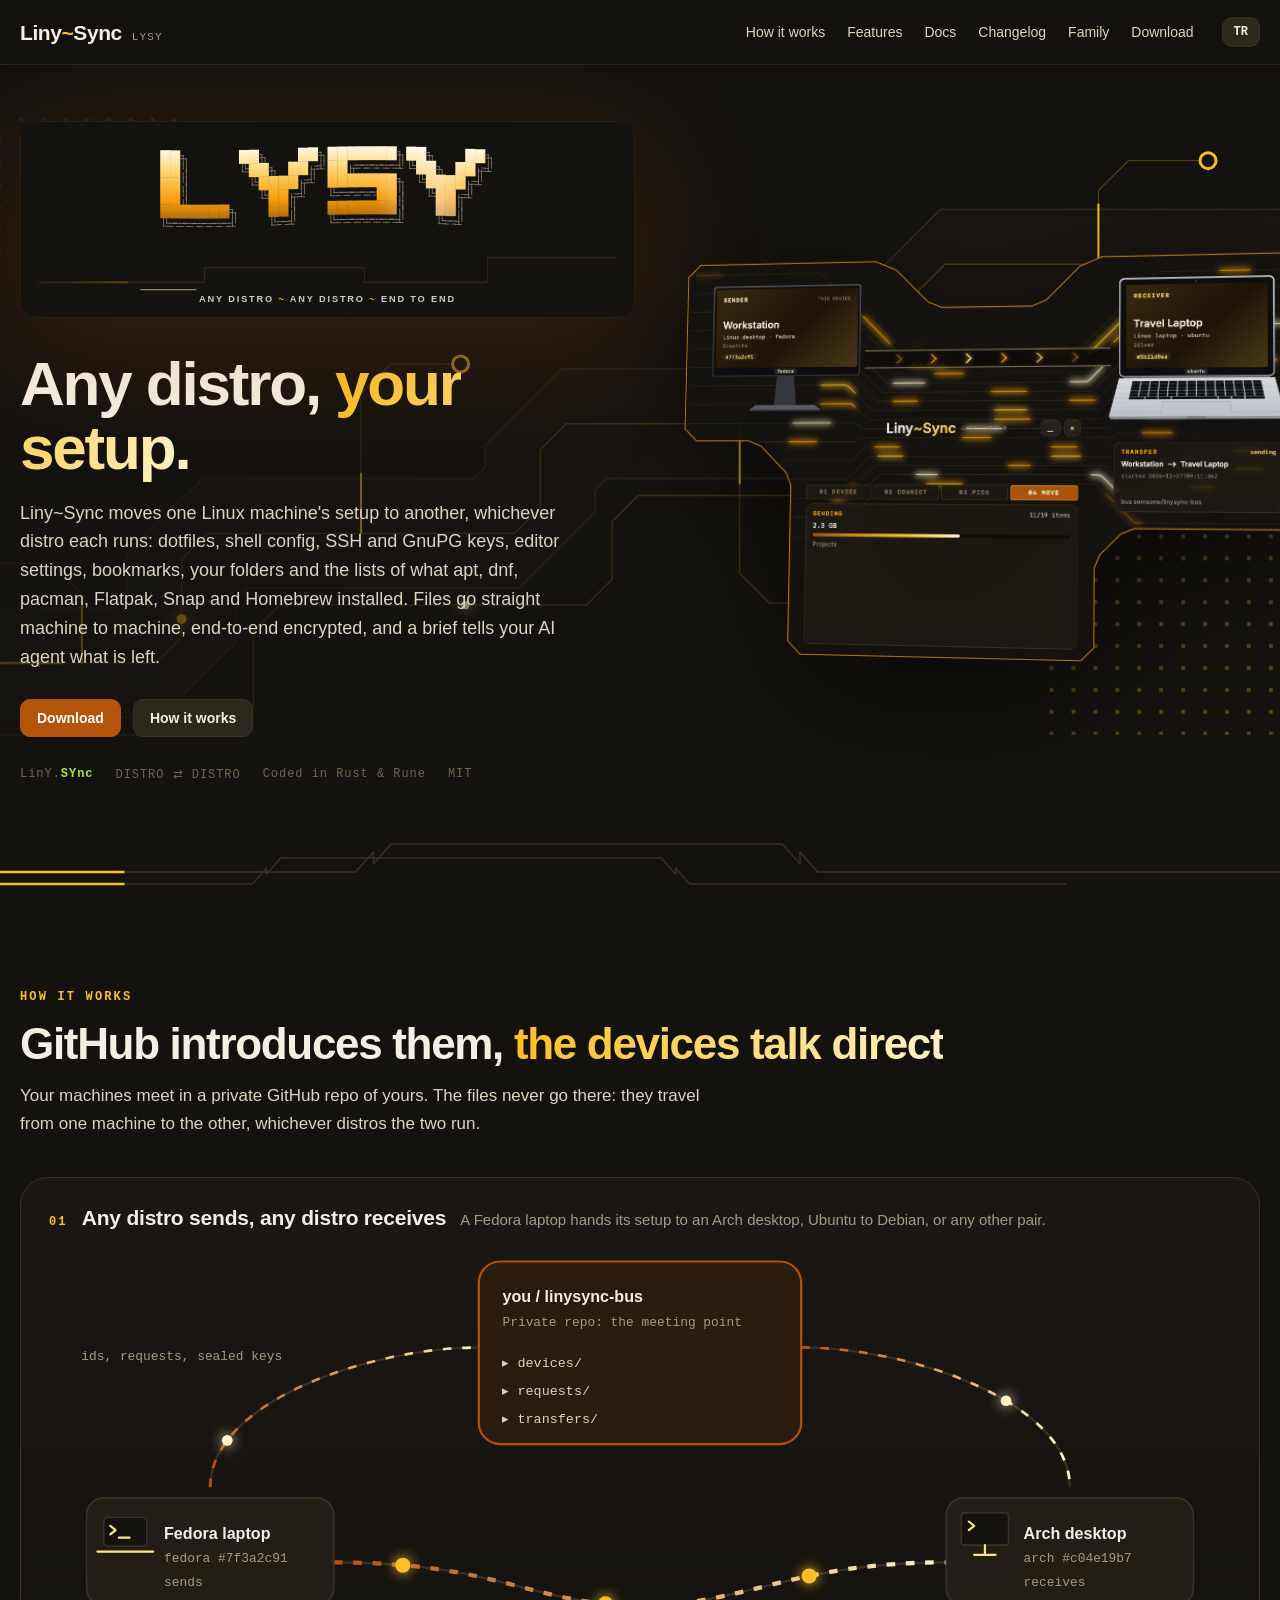
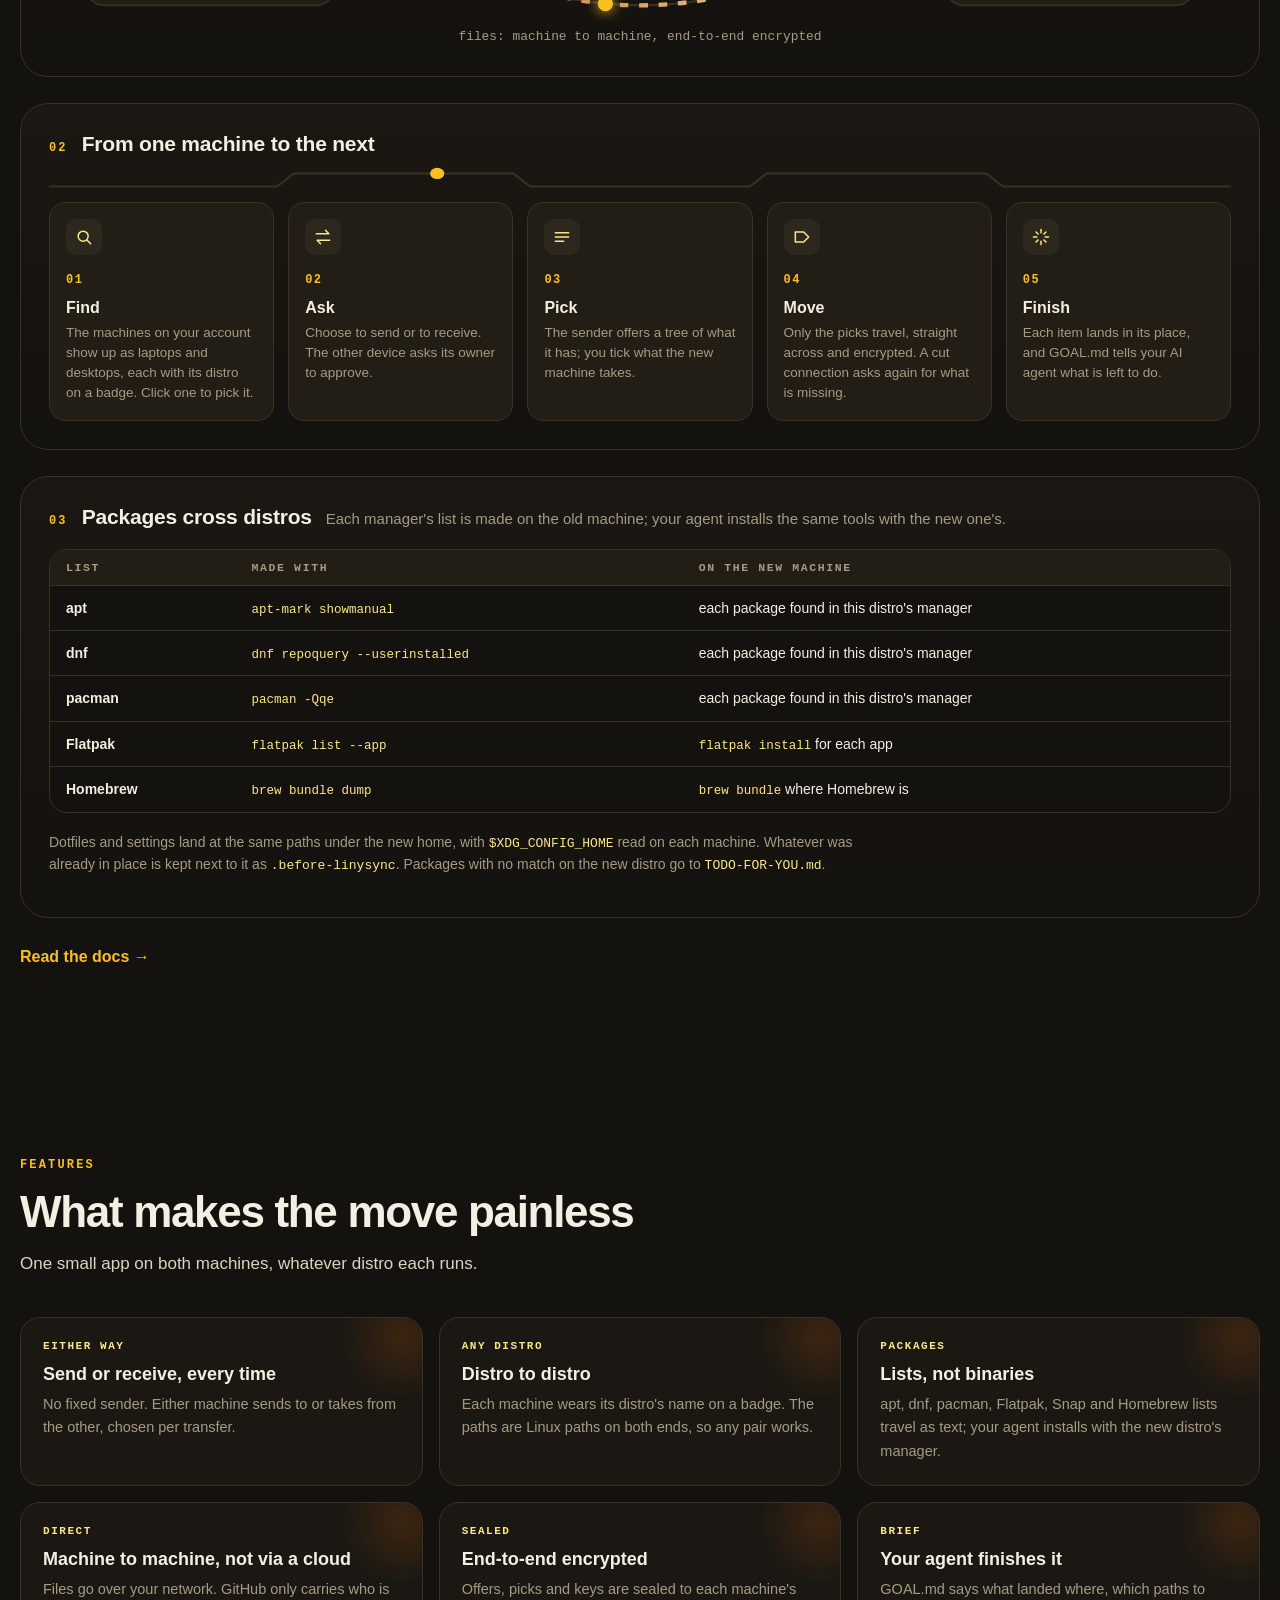
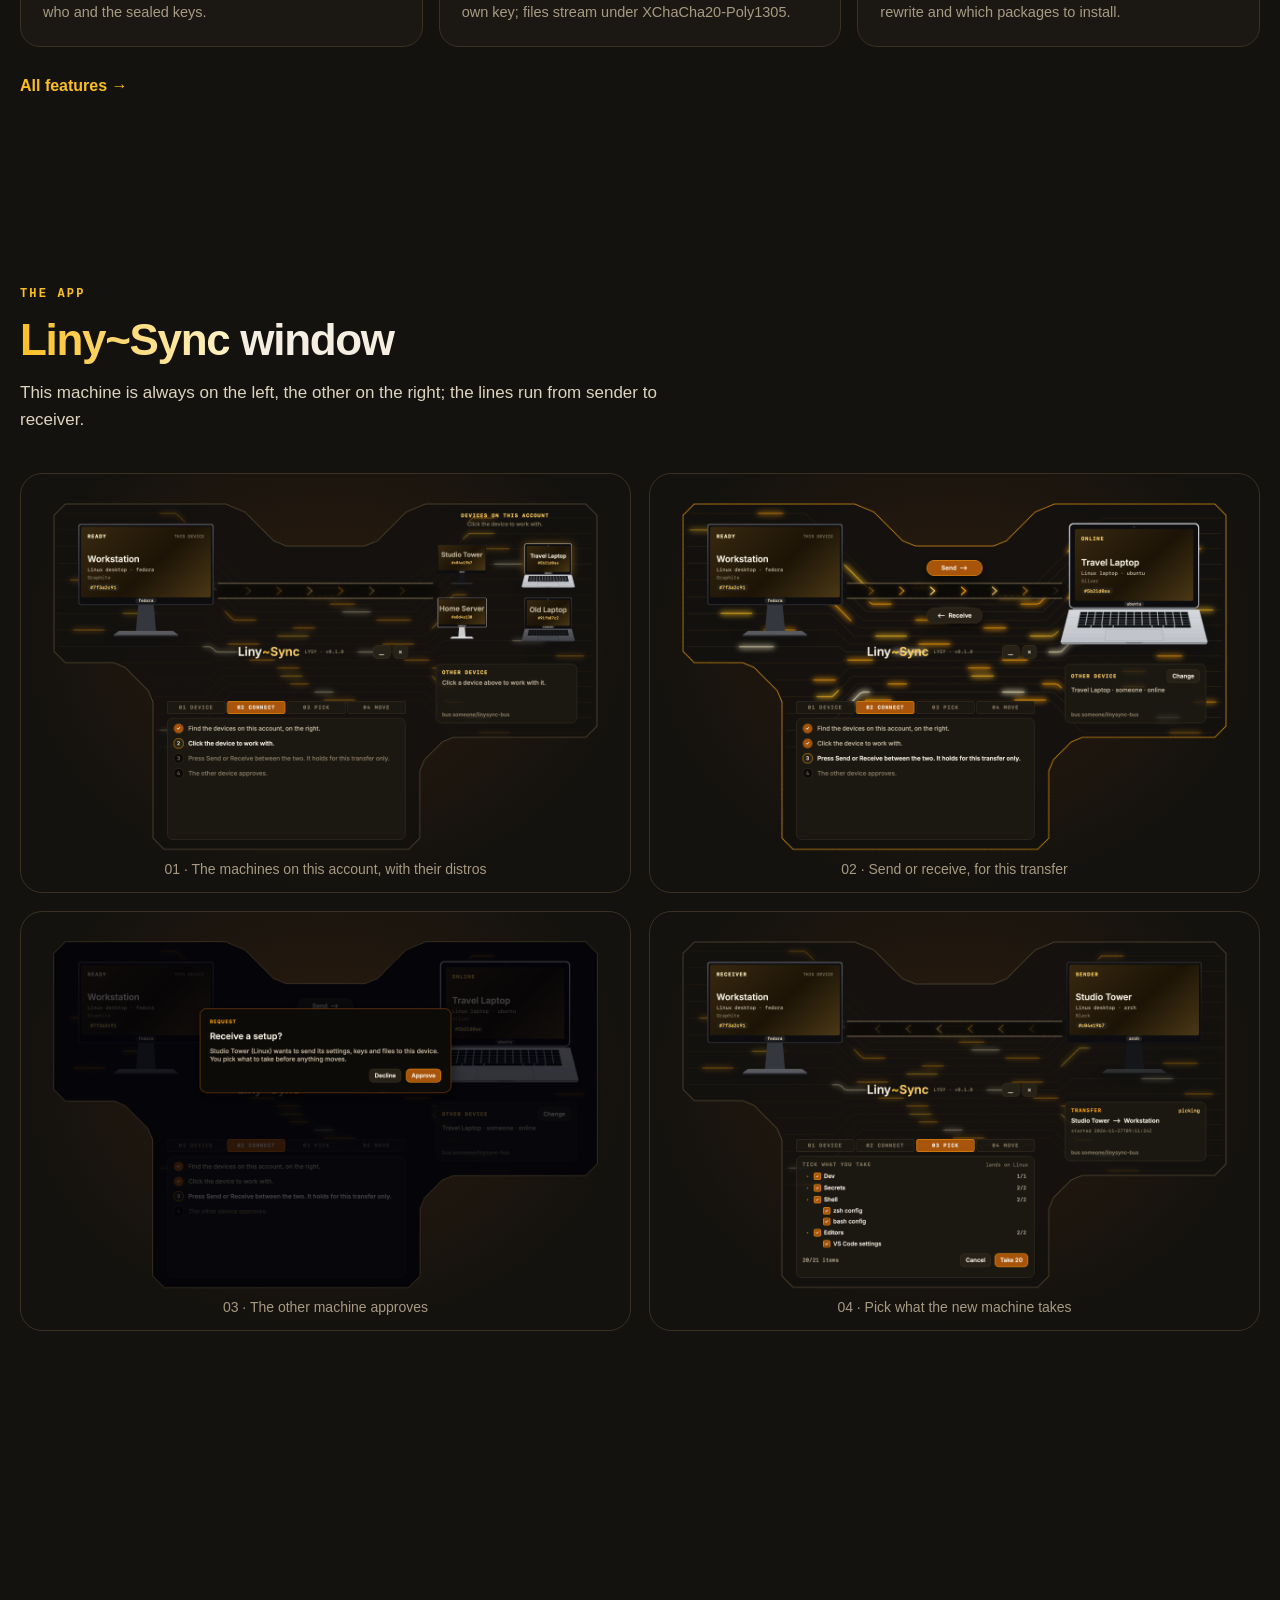
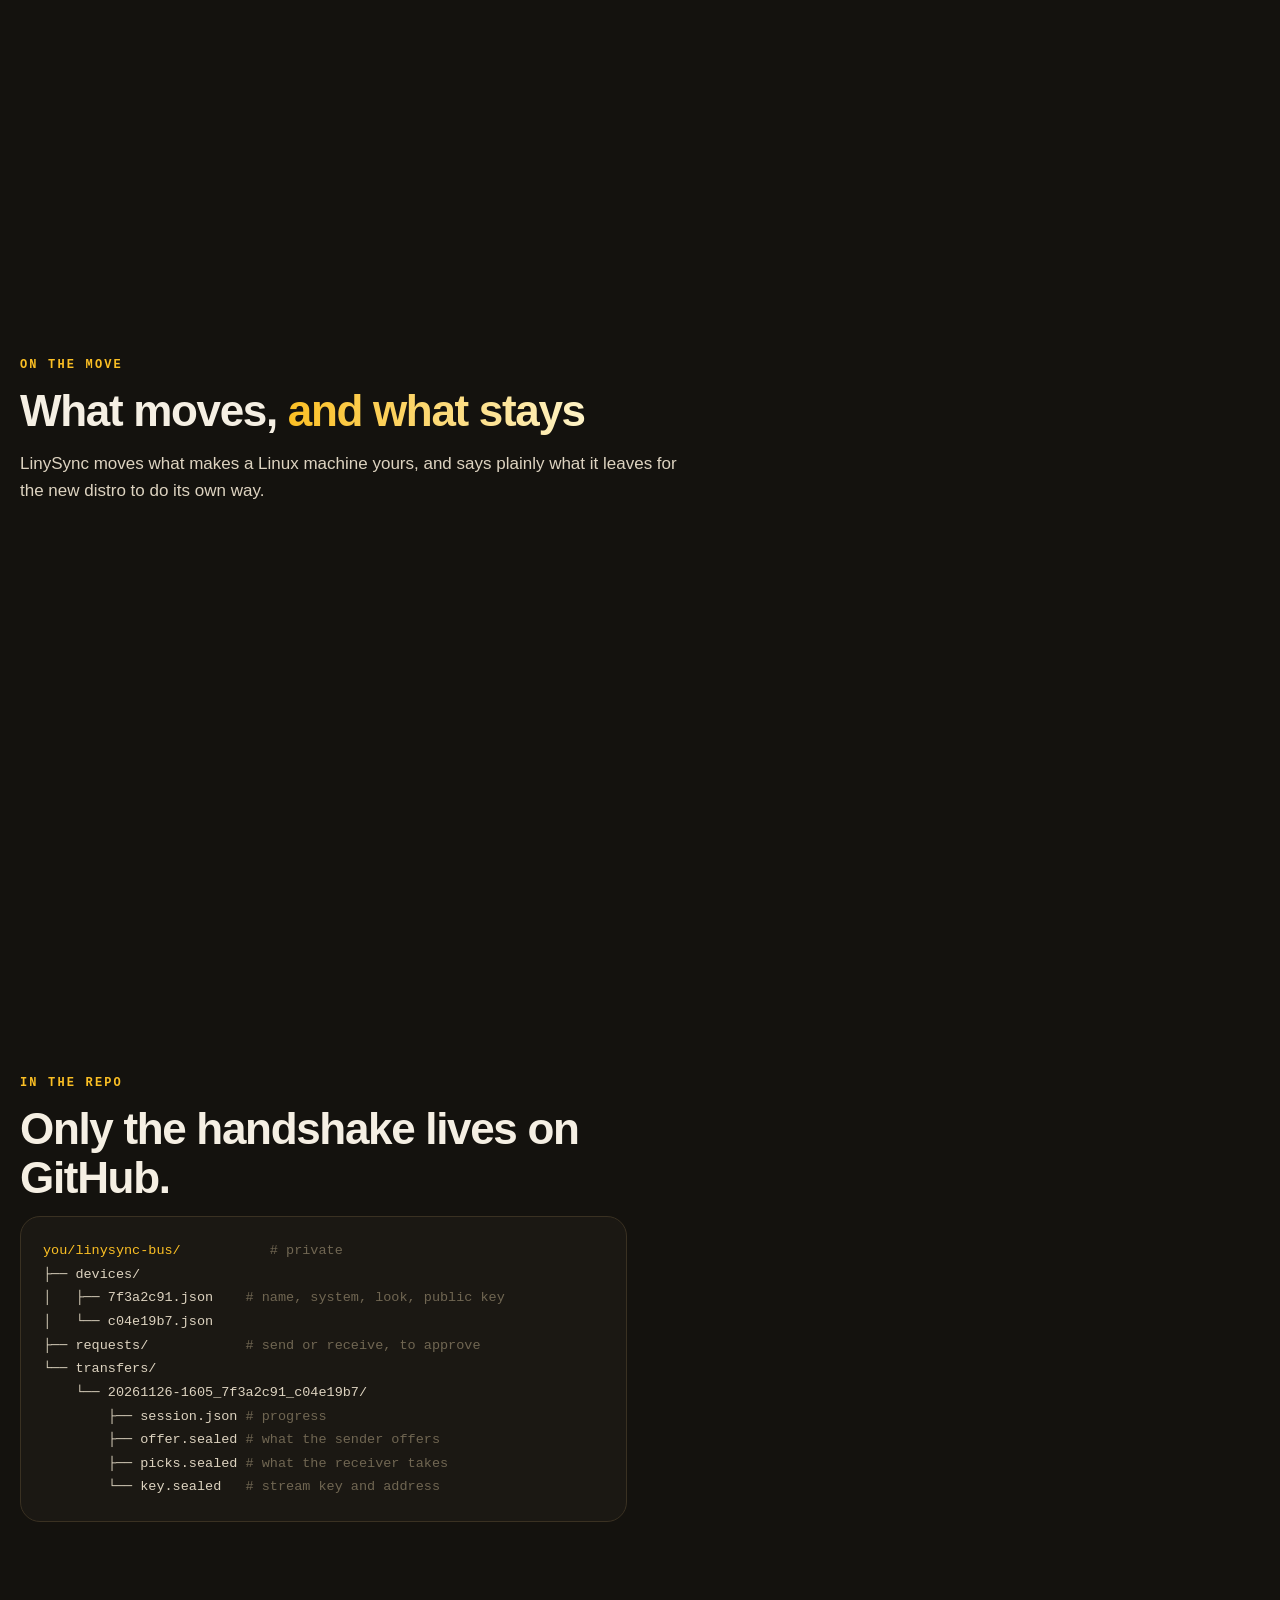
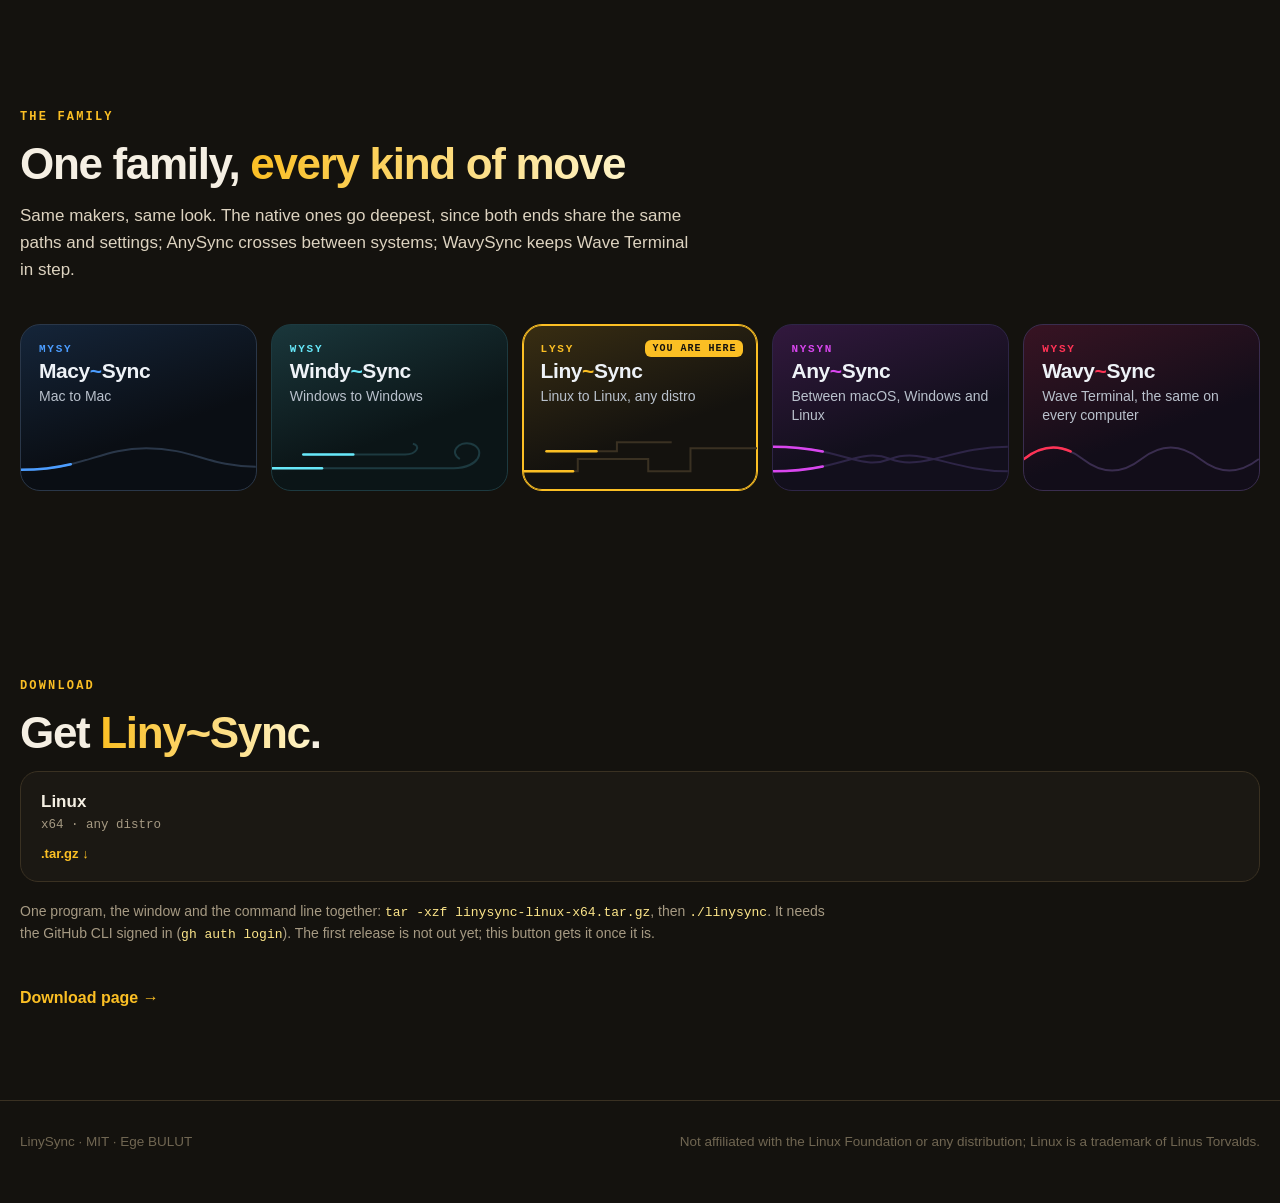
==== site/index.html @ 2f1fe0bf "Site: LinySync site with the app renders, EN and TR Landing, features, docs, changelog and download " ====
<!doctype html>
<html lang="en">
<head>
<meta charset="utf-8">
<meta name="viewport" content="width=device-width, initial-scale=1">
<title>LinySync: move a Linux machine to another, any distro, end-to-end encrypted</title>
<meta name="description" content="LinySync moves one Linux machine's setup to another, whichever distro each runs: dotfiles, shell config, SSH and GnuPG keys, editor settings, bookmarks, your folders and the lists of what apt, dnf, pacman, Flatpak, Snap and Homebrew installed. Machine to machine, end-to-end encrypted, and a brief for your AI agent finishes the setup.">
<link rel="canonical" href="https://linysync.vercel.app/">
<meta property="og:type" content="website">
<meta property="og:site_name" content="LinySync">
<meta property="og:url" content="https://linysync.vercel.app/">
<meta property="og:title" content="LinySync: move a Linux machine to another, any distro, end-to-end encrypted">
<meta property="og:description" content="LinySync moves one Linux machine's setup to another, whichever distro each runs: dotfiles, shell config, SSH and GnuPG keys, editor settings, bookmarks, your folders and the lists of what apt, dnf, pacman, Flatpak, Snap and Homebrew installed. Machine to machine, end-to-end encrypted, and a brief for your AI agent finishes the setup.">
<meta property="og:image" content="https://linysync.vercel.app/og.png">
<meta property="og:image:width" content="1200">
<meta property="og:image:height" content="630">
<meta property="og:locale" content="en_US">
<meta name="twitter:card" content="summary_large_image">
<meta name="twitter:title" content="LinySync: move a Linux machine to another, any distro, end-to-end encrypted">
<meta name="twitter:description" content="LinySync moves one Linux machine's setup to another, whichever distro each runs: dotfiles, shell config, SSH and GnuPG keys, editor settings, bookmarks, your folders and the lists of what apt, dnf, pacman, Flatpak, Snap and Homebrew installed. Machine to machine, end-to-end encrypted, and a brief for your AI agent finishes the setup.">
<meta name="twitter:image" content="https://linysync.vercel.app/og.png">
<meta name="theme-color" content="#14120e">
<script type="application/ld+json">{"@context": "https://schema.org", "@type": "SoftwareApplication", "name": "LinySync", "applicationCategory": "UtilitiesApplication", "operatingSystem": "Linux", "url": "https://linysync.vercel.app/", "downloadUrl": "https://github.com/Ege-BULUT/LinySync/releases/latest", "softwareVersion": "0.1.0", "license": "https://opensource.org/licenses/MIT", "image": "https://linysync.vercel.app/og.png", "description": "LinySync moves one Linux machine's setup to another, whichever distro each runs: dotfiles, shell config, SSH and GnuPG keys, editor settings, bookmarks, your folders and the lists of what apt, dnf, pacman, Flatpak, Snap and Homebrew installed. Machine to machine, end-to-end encrypted, and a brief for your AI agent finishes the setup.", "author": {"@type": "Person", "name": "Ege BULUT", "url": "https://github.com/Ege-BULUT"}, "offers": {"@type": "Offer", "price": "0", "priceCurrency": "USD"}}</script>
<link rel="alternate" hreflang="en" href="https://linysync.vercel.app/">
<link rel="alternate" hreflang="tr" href="https://linysync.vercel.app/tr/">
<link rel="alternate" hreflang="x-default" href="https://linysync.vercel.app/">
<link rel="icon" href="data:image/svg+xml,%3Csvg xmlns='http://www.w3.org/2000/svg' viewBox='0 0 32 32'%3E%3Crect width='32' height='32' rx='8' fill='%2314120e'/%3E%3Cpath d='M4 23H12V14H20V9H25' fill='none' stroke='%23fbbf24' stroke-width='3' stroke-linejoin='round'/%3E%3Ccircle cx='26' cy='9' r='3' fill='%2314120e' stroke='%23fef3c7' stroke-width='2'/%3E%3C/svg%3E">
<link rel="stylesheet" href="site.css">
</head>
<body>

<nav>
  <div class="wrap">
    <a class="brand" href="./"><span>Liny<b>~</b>Sync</span> <small>LYSY</small></a>
    <div class="links">
      <a href="#how" class="opt">How it works</a>
      <a href="features/">Features</a>
      <a href="docs/">Docs</a>
      <a href="changelog/" class="opt">Changelog</a>
      <a href="#family" class="opt">Family</a>
      <a href="download/">Download</a>
    </div>
    <a class="btn lang" id="lang" href="tr/" hreflang="tr" aria-label="Türkçe">TR</a>
  </div>
</nav>

<header class="hero">
  <svg class="bg" viewBox="0 0 1440 760" preserveAspectRatio="xMidYMid slice" aria-hidden="true">
    <defs><pattern id="pins" width="22" height="22" patternUnits="userSpaceOnUse"><circle cx="11" cy="11" r="2.2" class="pin"/></pattern></defs>
    <rect x="1130" y="430" width="286" height="242" fill="url(#pins)" class="pins"/><rect x="40" y="40" width="220" height="154" fill="url(#pins)" class="pins"/>
    <g class="l-chan"><path class="lo" d="M -80 600 L 216 600 L 260 556 L 260 514 L 304 470 L 576 470 L 620 426 L 620 404 L 664 360 L 956 360 L 1000 316 L 1000 244 L 1044 200 L 1520 200"/><path class="lf" d="M -80 600 L 216 600 L 260 556 L 260 514 L 304 470 L 576 470 L 620 426 L 620 404 L 664 360 L 956 360 L 1000 316 L 1000 244 L 1044 200 L 1520 200"/></g>
    <path class="lt base" d="M -80 600 L 234 600 L 260 574 L 260 496 L 286 470 L 594 470 L 620 444 L 620 386 L 646 360 L 974 360 L 1000 334 L 1000 226 L 1026 200 L 1520 200"/><path class="lt base" d="M -80 672 L 306 672 L 332 646 L 332 568 L 358 542 L 666 542 L 692 516 L 692 458 L 718 432 L 1046 432 L 1072 406 L 1072 298 L 1098 272 L 1520 272"/><path class="lt base" d="M 440 470 L 440 330 L 470 300 L 540 300"/><path class="lt base" d="M 820 360 L 820 510 L 850 540 L 920 540"/><path class="lt base" d="M 1180 200 L 1180 126 L 1210 96 L 1290 96"/><path class="lt base" d="M 160 600 L 160 530 L 130 500 L 60 500"/>
    <path id="lt0" class="lt a" d="M -80 600 L 234 600 L 260 574 L 260 496 L 286 470 L 594 470 L 620 444 L 620 386 L 646 360 L 974 360 L 1000 334 L 1000 226 L 1026 200 L 1520 200"/><path id="lt1" class="lt b" d="M -80 672 L 306 672 L 332 646 L 332 568 L 358 542 L 666 542 L 692 516 L 692 458 L 718 432 L 1046 432 L 1072 406 L 1072 298 L 1098 272 L 1520 272"/><path class="lt c" style="animation-delay:-0.0s" d="M 440 470 L 440 330 L 470 300 L 540 300"/><path class="lt c" style="animation-delay:-0.9s" d="M 820 360 L 820 510 L 850 540 L 920 540"/><path class="lt c" style="animation-delay:-1.8s" d="M 1180 200 L 1180 126 L 1210 96 L 1290 96"/><path class="lt c" style="animation-delay:-2.7s" d="M 160 600 L 160 530 L 130 500 L 60 500"/>
    <circle class="via" cx="540" cy="300" r="8"/><circle class="via" cx="920" cy="540" r="8"/><circle class="via" cx="1290" cy="96" r="8"/><circle class="via" cx="60" cy="500" r="8"/>
    <circle class="pulse" r="5"><animateMotion dur="5s" repeatCount="indefinite"><mpath href="#lt0"/></animateMotion></circle><circle class="pulse" r="5"><animateMotion dur="5s" begin="2.5s" repeatCount="indefinite"><mpath href="#lt0"/></animateMotion></circle><circle class="pulse b" r="4"><animateMotion dur="6.5s" begin="1s" repeatCount="indefinite"><mpath href="#lt1"/></animateMotion></circle>
    <rect class="cursor" x="1366" y="176" width="18" height="30" rx="2"/>
  </svg>
  <div class="wrap hero-grid">
    <div>
      <img class="logo" src="logo.svg" alt="LYSY, LinySync logo">
      <h1>Any distro,&nbsp;<em>your setup.</em></h1>
      <p class="lead">Liny~Sync moves one Linux machine's setup to another, whichever distro each runs: dotfiles, shell config, SSH and GnuPG keys, editor settings, bookmarks, your folders and the lists of what apt, dnf, pacman, Flatpak, Snap and Homebrew installed. Files go straight machine to machine, end-to-end encrypted, and a brief tells your AI agent what is left.</p>
      <div class="cta">
        <a class="btn red" href="download/">Download</a>
        <a class="btn" href="#how">How it works</a>
      </div>
      <div class="ticker"><span>LinY.<b>SYnc</b></span><span>DISTRO ⇄ DISTRO</span><span>Coded in Rust &amp; Rune</span><span>MIT</span></div>
    </div>
    <div class="shot"><img src="sending.png" width="2560" height="1560" alt="LinySync window: this machine on the left sending to another Linux machine on the right"></div>
  </div>
</header>

<svg class="divider" viewBox="0 0 1440 70" preserveAspectRatio="none" aria-hidden="true"><path d="M 0 50 L 400 50 L 420 30 L 420 42 L 440 22 L 880 22 L 900 42 L 900 30 L 920 50 L 1440 50"/><path class="run" style="animation-delay:-0s" d="M 0 50 L 400 50 L 420 30 L 420 42 L 440 22 L 880 22 L 900 42 L 900 30 L 920 50 L 1440 50"/><path d="M 0 62 L 284 62 L 300 46 L 300 52 L 316 36 L 744 36 L 760 52 L 760 46 L 776 62 L 1200 62"/><path class="run" style="animation-delay:-2s" d="M 0 62 L 284 62 L 300 46 L 300 52 L 316 36 L 744 36 L 760 52 L 760 46 L 776 62 L 1200 62"/></svg>

<section id="how">
  <div class="wrap">
    <span class="caps">How it works</span>
    <h2>GitHub introduces them, <em>the devices talk direct</em></h2>
    <p class="sub">Your machines meet in a private GitHub repo of yours. The files never go there: they travel from one machine to the other, whichever distros the two run.</p>

    <div class="stage reveal">
      <div class="stage-head"><span class="caps">01</span><h3>Any distro sends, any distro receives</h3><p>A Fedora laptop hands its setup to an Arch desktop, Ubuntu to Debian, or any other pair.</p></div>
      <svg viewBox="0 0 1100 380" role="img" aria-label="Two Linux machines meet in a private GitHub repo and send files to each other directly">
        <defs><linearGradient id="wireGrad" x1="0" x2="1"><stop offset="0" stop-color="#b45309"/><stop offset="1" stop-color="#fef3c7"/></linearGradient></defs>
        <path id="c1" class="wire" d="M 150 230 C 150 150 300 100 400 100"/>
        <path id="c2" class="wire" d="M 700 100 C 800 100 950 150 950 230"/>
        <path class="wire hot" d="M 150 230 C 150 150 300 100 400 100"/>
        <path class="wire hot" style="animation-delay:-.6s" d="M 700 100 C 800 100 950 150 950 230"/>
        <path id="dw" class="wire" d="M 265 300 C 420 300 450 340 550 340 S 690 300 835 300"/>
        <path class="wire hot" style="stroke-width:4" d="M 265 300 C 420 300 450 340 550 340 S 690 300 835 300"/>
        <g class="node repo" transform="translate(400 20)">
          <rect width="300" height="170" rx="20"/>
          <text class="t" x="22" y="38">you / linysync-bus</text>
          <text class="s" x="22" y="60">Private repo: the meeting point</text>
          <text class="folder on" x="22" y="98">▸ devices/</text>
          <text class="folder on" style="animation-delay:1s" x="22" y="124">▸ requests/</text>
          <text class="folder on" style="animation-delay:2s" x="22" y="150">▸ transfers/</text>
        </g>
        <g class="node" transform="translate(35 240)"><rect width="230" height="100" rx="16"/><rect class="scr" x="16" y="18" width="40" height="27" rx="4"/><path class="ink" d="M10 50 H62 M22 26 l5 4 -5 4 M30 37 H40"/><text class="t" x="72" y="38">Fedora laptop</text><text class="s" x="72" y="60">fedora #7f3a2c91</text><text class="s" x="72" y="82" fill="#fbbf24">sends</text></g>
        <g class="node" transform="translate(835 240)"><rect width="230" height="100" rx="16"/><rect class="scr" x="14" y="14" width="44" height="30" rx="3"/><path class="ink" d="M36 44 V52 M26 53 H46 M21 22 l5 4 -5 4"/><text class="t" x="72" y="38">Arch desktop</text><text class="s" x="72" y="60">arch #c04e19b7</text><text class="s" x="72" y="82" fill="#a3e635">receives</text></g>
        <text class="s" x="30" y="112" style="font:500 12px var(--mono);fill:var(--muted)">ids, requests, sealed keys</text>
        <text class="s" x="550" y="372" text-anchor="middle" style="font:500 12px var(--mono);fill:var(--muted)">files: machine to machine, end-to-end encrypted</text>
        <circle class="pkt v" r="5"><animateMotion dur="3s" repeatCount="indefinite"><mpath href="#c1"/></animateMotion></circle>
        <circle class="pkt v" r="5"><animateMotion dur="3s" begin="1.5s" repeatCount="indefinite"><mpath href="#c2"/></animateMotion></circle>
        <circle class="pkt" r="7"><animateMotion dur="2.4s" repeatCount="indefinite"><mpath href="#dw"/></animateMotion></circle>
        <circle class="pkt" r="7"><animateMotion dur="2.4s" begin=".8s" repeatCount="indefinite"><mpath href="#dw"/></animateMotion></circle>
        <circle class="pkt" r="7"><animateMotion dur="2.4s" begin="1.6s" repeatCount="indefinite"><mpath href="#dw"/></animateMotion></circle>
      </svg>
    </div>

    <div class="stage reveal">
      <div class="stage-head"><span class="caps">02</span><h3>From one machine to the next</h3></div>
      <div class="steps">
        <div class="rail" aria-hidden="true"><svg viewBox="0 0 1000 30" preserveAspectRatio="none"><path d="M 0 22 L 193 22 L 200 15 L 200 15 L 207 8 L 393 8 L 400 15 L 400 15 L 407 22 L 593 22 L 600 15 L 600 15 L 607 8 L 793 8 L 800 15 L 800 15 L 807 22 L 1000 22" fill="none" stroke="var(--edge)" stroke-width="2"/><circle r="6" fill="var(--red2)"><animateMotion dur="10s" repeatCount="indefinite" path="M 0 22 L 193 22 L 200 15 L 200 15 L 207 8 L 393 8 L 400 15 L 400 15 L 407 22 L 593 22 L 600 15 L 600 15 L 607 8 L 793 8 L 800 15 L 800 15 L 807 22 L 1000 22"/></circle></svg></div>
        <div class="step"><div class="ic"><svg viewBox="0 0 24 24"><circle cx="11" cy="11" r="6"/><path d="M20 20l-4.5-4.5"/></svg></div><span class="n">01</span><h4>Find</h4><p>The machines on your account show up as laptops and desktops, each with its distro on a badge. Click one to pick it.</p></div>
        <div class="step"><div class="ic"><svg viewBox="0 0 24 24"><path d="M4 8h15l-4-4M20 16H5l4 4"/></svg></div><span class="n">02</span><h4>Ask</h4><p>Choose to send or to receive. The other device asks its owner to approve.</p></div>
        <div class="step"><div class="ic"><svg viewBox="0 0 24 24"><path d="M4 7h16M4 12h16M4 17h10"/></svg></div><span class="n">03</span><h4>Pick</h4><p>The sender offers a tree of what it has; you tick what the new machine takes.</p></div>
        <div class="step"><div class="ic"><svg viewBox="0 0 24 24"><path d="M4 6h10l6 6-6 6H4z"/></svg></div><span class="n">04</span><h4>Move</h4><p>Only the picks travel, straight across and encrypted. A cut connection asks again for what is missing.</p></div>
        <div class="step"><div class="ic"><svg viewBox="0 0 24 24"><path d="M12 3v4M12 17v4M3 12h4M17 12h4M6 6l2.5 2.5M15.5 15.5L18 18M6 18l2.5-2.5M15.5 8.5L18 6"/></svg></div><span class="n">05</span><h4>Finish</h4><p>Each item lands in its place, and GOAL.md tells your AI agent what is left to do.</p></div>
      </div>
    </div>

    <div class="stage reveal">
      <div class="stage-head"><span class="caps">03</span><h3>Packages cross distros</h3><p>Each manager's list is made on the old machine; your agent installs the same tools with the new one's.</p></div>
      <div class="land"><table>
        <thead><tr><th>List</th><th>Made with</th><th>On the new machine</th></tr></thead>
        <tbody>
        <tr><td>apt</td><td><code>apt-mark showmanual</code></td><td>each package found in this distro's manager</td></tr>
        <tr><td>dnf</td><td><code>dnf repoquery --userinstalled</code></td><td>each package found in this distro's manager</td></tr>
        <tr><td>pacman</td><td><code>pacman -Qqe</code></td><td>each package found in this distro's manager</td></tr>
        <tr><td>Flatpak</td><td><code>flatpak list --app</code></td><td><code>flatpak install</code> for each app</td></tr>
        <tr><td>Homebrew</td><td><code>brew bundle dump</code></td><td><code>brew bundle</code> where Homebrew is</td></tr>
        </tbody></table></div>
      <p class="note">Dotfiles and settings land at the same paths under the new home, with <code>$XDG_CONFIG_HOME</code> read on each machine. Whatever was already in place is kept next to it as <code>.before-linysync</code>. Packages with no match on the new distro go to <code>TODO-FOR-YOU.md</code>.</p>
    </div>
    <a class="more" href="docs/">Read the docs →</a>
  </div>
</section>

<section id="features">
  <div class="wrap">
    <span class="caps">Features</span>
    <h2>What makes the move painless</h2>
    <p class="sub">One small app on both machines, whatever distro each runs.</p>
    <div class="grid">
      <div class="card reveal"><span class="k">EITHER WAY</span><h3>Send or receive, every time</h3><p>No fixed sender. Either machine sends to or takes from the other, chosen per transfer.</p></div>
      <div class="card reveal"><span class="k">ANY DISTRO</span><h3>Distro to distro</h3><p>Each machine wears its distro's name on a badge. The paths are Linux paths on both ends, so any pair works.</p></div>
      <div class="card reveal"><span class="k">PACKAGES</span><h3>Lists, not binaries</h3><p>apt, dnf, pacman, Flatpak, Snap and Homebrew lists travel as text; your agent installs with the new distro's manager.</p></div>
      <div class="card reveal"><span class="k">DIRECT</span><h3>Machine to machine, not via a cloud</h3><p>Files go over your network. GitHub only carries who is who and the sealed keys.</p></div>
      <div class="card reveal"><span class="k">SEALED</span><h3>End-to-end encrypted</h3><p>Offers, picks and keys are sealed to each machine's own key; files stream under XChaCha20-Poly1305.</p></div>
      <div class="card reveal"><span class="k">BRIEF</span><h3>Your agent finishes it</h3><p>GOAL.md says what landed where, which paths to rewrite and which packages to install.</p></div>
    </div>
    <a class="more" href="features/">All features →</a>
  </div>
</section>

<section id="screens">
  <div class="wrap">
    <span class="caps">The app</span>
    <h2><em>Liny~Sync</em> window</h2>
    <p class="sub">This machine is always on the left, the other on the right; the lines run from sender to receiver.</p>
    <div class="gallery">
      <figure class="reveal"><img src="find.png" width="2560" height="1560" alt="01 · The machines on this account, with their distros" loading="lazy"><figcaption>01 · The machines on this account, with their distros</figcaption></figure>
      <figure class="reveal"><img src="hover-send.png" width="2560" height="1560" alt="02 · Send or receive, for this transfer" loading="lazy"><figcaption>02 · Send or receive, for this transfer</figcaption></figure>
      <figure class="reveal"><img src="request.png" width="2560" height="1560" alt="03 · The other machine approves" loading="lazy"><figcaption>03 · The other machine approves</figcaption></figure>
      <figure class="reveal"><img src="pick.png" width="2560" height="1560" alt="04 · Pick what the new machine takes" loading="lazy"><figcaption>04 · Pick what the new machine takes</figcaption></figure>
      <figure class="reveal"><img src="sending.png" width="2560" height="1560" alt="Sending: the lines flow toward the receiver" loading="lazy"><figcaption>Sending: the lines flow toward the receiver</figcaption></figure>
      <figure class="reveal"><img src="done.png" width="2560" height="1560" alt="Done: the brief is ready for your agent" loading="lazy"><figcaption>Done: the brief is ready for your agent</figcaption></figure>
    </div>
  </div>
</section>

<section id="moves">
  <div class="wrap">
    <span class="caps">On the move</span>
    <h2>What moves, <em>and what stays</em></h2>
    <p class="sub">LinySync moves what makes a Linux machine yours, and says plainly what it leaves for the new distro to do its own way.</p>
    <div class="cols">
      <div class="box yes reveal">
        <h3>What moves</h3>
        <ul>
          <li><strong>Files:</strong> Desktop, Documents, Downloads, Pictures, Music and Videos, each top-level item on its own. Folders rebuilt from source, like <code>node_modules</code>, <code>target</code> and <code>.venv</code>, stay behind.</li>
          <li><strong>Shell and git:</strong> git config, SSH and GnuPG keys, zsh and bash config, a PowerShell profile if you have one.</li>
          <li><strong>Editors and terminals:</strong> VS Code, Cursor, Zed, Wave.</li>
          <li><strong>Notes, browsers, AI tools:</strong> Obsidian's vault list, bookmarks of Chrome, Brave, Edge and Chromium, Claude Code, Codex.</li>
          <li><strong>Lists of installed tools:</strong> apt, dnf, pacman, Flatpak, Snap, Homebrew, npm, cargo, pipx, VS Code and Cursor extensions.</li>
        </ul>
      </div>
      <div class="box no reveal">
        <h3>What stays, and why</h3>
        <ul>
          <li><strong>The packages themselves:</strong> they are installed again with the new distro's own manager, not copied.</li>
          <li><strong>Passwords saved in browsers:</strong> the old machine's secret service (GNOME Keyring or KWallet) seals them. Use the browser's own sync or its password export.</li>
          <li><strong>System settings and the machine's identity:</strong> <code>/etc</code>, a Tailscale node, remote desktop ids and the like.</li>
          <li><strong>Logins:</strong> AI tools and apps are signed in again on the new machine.</li>
        </ul>
      </div>
    </div>
  </div>
</section>
<section id="layout">
  <div class="wrap split">
    <div>
      <span class="caps">In the repo</span>
      <h2>Only the handshake lives on GitHub.</h2>
      <pre class="tree"><span class="r">you/linysync-bus/</span>           <span class="c"># private</span>
├── devices/
│   ├── 7f3a2c91.json    <span class="c"># name, system, look, public key</span>
│   └── c04e19b7.json
├── requests/            <span class="c"># send or receive, to approve</span>
└── transfers/
    └── 20261126-1605_7f3a2c91_c04e19b7/
        ├── session.json <span class="c"># progress</span>
        ├── offer.sealed <span class="c"># what the sender offers</span>
        ├── picks.sealed <span class="c"># what the receiver takes</span>
        └── key.sealed   <span class="c"># stream key and address</span></pre>
    </div>
    <div class="box reveal" style="margin-top:58px">
      <h3>Never on GitHub</h3>
      <ul>
        <li>Your files: they go from machine to machine</li>
        <li>Anything readable about what you move: offers and picks are sealed</li>
        <li>Your GitHub sign in: LinySync asks the GitHub CLI for it each time</li>
        <li>Anything you leave unticked</li>
      </ul>
    </div>
  </div>
</section>

<section id="family">
  <div class="wrap">
    <span class="caps">The family</span>
    <h2>One family, <em>every kind of move</em></h2>
    <p class="sub">Same makers, same look. The native ones go deepest, since both ends share the same paths and settings; AnySync crosses between systems; WavySync keeps Wave Terminal in step.</p>
    <div class="fam">
      <a class="fm" href="https://macysync.vercel.app/" style="--fa:#4c9dff;--fbg:#0a0e14;--fe:#2a3749"><svg viewBox="0 0 300 60" preserveAspectRatio="none" aria-hidden="true"><path class="fb" d="M0 44 C 80 44 100 16 160 16 S 240 40 300 40"/><path class="fr" style="animation-delay:-0.0s" d="M0 44 C 80 44 100 16 160 16 S 240 40 300 40"/></svg><span class="fk">MYSY</span><b>Macy<i>~</i>Sync</b><span class="fl">Mac to Mac</span></a>
      <a class="fm" href="https://windysync.vercel.app/" style="--fa:#67e8f9;--fbg:#0b1517;--fe:#1d3a40"><svg viewBox="0 0 300 60" preserveAspectRatio="none" aria-hidden="true"><path class="fb" d="M0 42 H 232 C 266 42 274 16 254 10 C 238 6 226 22 240 30"/><path class="fr" style="animation-delay:-0.0s" d="M0 42 H 232 C 266 42 274 16 254 10 C 238 6 226 22 240 30"/><path class="fb" d="M40 24 H 170 C 186 24 190 12 180 10"/><path class="fr" style="animation-delay:-1.3s" d="M40 24 H 170 C 186 24 190 12 180 10"/></svg><span class="fk">WYSY</span><b>Windy<i>~</i>Sync</b><span class="fl">Windows to Windows</span></a>
      <a class="fm here" href="https://linysync.vercel.app/" style="--fa:#fbbf24;--fbg:#14120e;--fe:#3a3122"><svg viewBox="0 0 300 60" preserveAspectRatio="none" aria-hidden="true"><path class="fb" d="M0 46 H 70 V 30 H 160 V 46 H 214 V 16 H 300"/><path class="fr" style="animation-delay:-0.0s" d="M0 46 H 70 V 30 H 160 V 46 H 214 V 16 H 300"/><path class="fb" d="M30 20 H 120 V 8 H 190"/><path class="fr" style="animation-delay:-1.3s" d="M30 20 H 120 V 8 H 190"/></svg><span class="fk">LYSY</span><b>Liny<i>~</i>Sync</b><span class="fl">Linux to Linux, any distro</span><span class="fh">you are here</span></a>
      <a class="fm" href="https://anysync.vercel.app/" style="--fa:#d946ef;--fbg:#120f1c;--fe:#2e2547"><svg viewBox="0 0 300 60" preserveAspectRatio="none" aria-hidden="true"><path class="fb" d="M0 46 C 90 46 110 14 150 30 S 230 14 300 14"/><path class="fr" style="animation-delay:-0.0s" d="M0 46 C 90 46 110 14 150 30 S 230 14 300 14"/><path class="fb" d="M0 14 C 90 14 110 46 150 30 S 230 46 300 46"/><path class="fr" style="animation-delay:-1.3s" d="M0 14 C 90 14 110 46 150 30 S 230 46 300 46"/></svg><span class="fk">NYSYN</span><b>Any<i>~</i>Sync</b><span class="fl">Between macOS, Windows and Linux</span></a>
      <a class="fm" href="https://wavysync.vercel.app/" style="--fa:#ff3355;--fbg:#120d19;--fe:#3a2d4f"><svg viewBox="0 0 300 60" preserveAspectRatio="none" aria-hidden="true"><path class="fb" d="M0 30 C 25 10 50 10 75 30 S 125 50 150 30 S 200 10 225 30 S 275 50 300 30"/><path class="fr" style="animation-delay:-0.0s" d="M0 30 C 25 10 50 10 75 30 S 125 50 150 30 S 200 10 225 30 S 275 50 300 30"/></svg><span class="fk">WYSY</span><b>Wavy<i>~</i>Sync</b><span class="fl">Wave Terminal, the same on every computer</span></a>
    </div>
  </div>
</section>

<section id="download">
  <div class="wrap">
    <span class="caps">Download</span>
    <h2>Get <em>Liny~Sync</em>.</h2>
    <div class="dl">
      <a class="os" href="https://github.com/Ege-BULUT/LinySync/releases/latest/download/linysync-linux-x64.tar.gz"><b>Linux</b><span>x64 · any distro</span><i>.tar.gz ↓</i></a>
    </div>
    <p class="note">One program, the window and the command line together: <code>tar -xzf linysync-linux-x64.tar.gz</code>, then <code>./linysync</code>. It needs the GitHub CLI signed in (<code>gh auth login</code>). The first release is not out yet; this button gets it once it is.</p>
    <a class="more" href="download/">Download page →</a>
  </div>
</section>

<footer>
  <div class="wrap">
    <span>LinySync · MIT · Ege BULUT</span>
    <span>Not affiliated with the Linux Foundation or any distribution; Linux is a trademark of Linus Torvalds.</span>
  </div>
</footer>

<script src="site.js"></script>
</body>
</html>
---- site/site.css ----
:root {
  --bg: #14120e; --bg2: #1b1813; --panel: #221e16; --panel2: #2d281d; --edge: #3a3122; --violet: #7a6640; --lilac: #fde68a; --red: #b45309; --red2: #fbbf24; --a3: #fef3c7; --on-red: #ffffff; --ink: #f5efe3; --soft: #ddd3c0; --muted: #a69a83; --dim: #706652; --ok: #a3e635; --warn: #fca5a5;
  --mono: ui-monospace, "SF Mono", "JetBrains Mono", "Cascadia Mono", Menlo, Consolas, monospace;
  --sans: Inter, ui-sans-serif, -apple-system, BlinkMacSystemFont, "Segoe UI", Roboto, Helvetica, Arial, sans-serif;
  --wrap: min(1240px, calc(100vw - 32px));
}
* { box-sizing: border-box; }
html { scroll-behavior: smooth; }
body { margin: 0; background: var(--bg); color: var(--ink); font: 16px/1.6 var(--sans); overflow-x: hidden; }
a { color: inherit; }
img { height: auto; }
.wrap { width: var(--wrap); margin: 0 auto; }
.caps { font: 700 12px/1 var(--mono); letter-spacing: .18em; text-transform: uppercase; color: var(--red2); }

/* nav */
nav { position: sticky; top: 0; z-index: 20; backdrop-filter: blur(14px); background: color-mix(in srgb, var(--bg) 74%, transparent); border-bottom: 1px solid color-mix(in srgb, var(--edge) 60%, transparent); }
nav .wrap { display: flex; align-items: center; gap: 28px; height: 64px; }
.brand { font: 800 21px/1 var(--sans); text-decoration: none; letter-spacing: -.02em; display: flex; align-items: baseline; gap: 10px; flex: none; }
.brand b { color: var(--red2); font-weight: 800; }
.brand small { font: 500 11px var(--mono); color: var(--muted); letter-spacing: .1em; }
nav .links { display: flex; gap: 22px; margin-left: auto; font-size: 14px; color: var(--soft); min-width: 0; overflow-x: auto; white-space: nowrap; scrollbar-width: none; }
nav .links::-webkit-scrollbar { display: none; }
nav .links a { text-decoration: none; }
nav .links a:hover { color: var(--ink); }
nav .links a.on { color: var(--ink); box-shadow: inset 0 -2px 0 var(--red2); }
.btn { display: inline-flex; align-items: center; gap: 8px; padding: 10px 16px; border-radius: 10px; font: 600 14px var(--sans); text-decoration: none; border: 1px solid var(--edge); background: var(--panel2); color: var(--ink); cursor: pointer; transition: background .2s, transform .2s; }
.btn:hover { background: var(--edge); transform: translateY(-1px); }
.btn.red { background: var(--red); border-color: var(--red); color: var(--on-red); }
.btn.red:hover { background: var(--red2); border-color: var(--red2); }
.lang { padding: 7px 11px; font: 700 12px var(--mono); flex: none; }

/* hero */
.hero { position: relative; padding: 56px 0 40px; overflow: hidden; }
.hero svg.bg { position: absolute; inset: 0; width: 100%; height: 100%; pointer-events: none; }
@keyframes flow { from { stroke-dashoffset: 2600; } to { stroke-dashoffset: 0; } }
.hero::after { content: ""; position: absolute; inset: 0; pointer-events: none; background: linear-gradient(90deg, color-mix(in srgb, var(--bg) 78%, transparent), color-mix(in srgb, var(--bg) 45%, transparent) 42%, transparent 66%); }
.hero-grid { position: relative; z-index: 1; display: grid; grid-template-columns: 1.05fr 1fr; gap: 40px; align-items: center; }
.logo { width: 100%; max-width: 640px; display: block; filter: drop-shadow(0 30px 60px color-mix(in srgb, var(--red) 22%, transparent)); border-radius: 20px; }
h1 { font: 800 clamp(36px, 5vw, 62px)/1.04 var(--sans); letter-spacing: -.035em; margin: 34px 0 18px; }
h1 em, h2 em { font-style: normal; background: linear-gradient(90deg, var(--red2), var(--a3), var(--red2)) 0 0 / 200% 100%; -webkit-background-clip: text; background-clip: text; color: transparent; animation: shift 6s linear infinite; }
@keyframes shift { to { background-position: -200% 0; } }
.lead { font-size: 18px; color: var(--soft); max-width: 560px; margin: 0 0 28px; }
.cta { display: flex; gap: 12px; flex-wrap: wrap; }
.shot { position: relative; transform: perspective(1400px) rotateY(-9deg) rotateX(4deg); animation: float 7s ease-in-out infinite; }
.shot img { width: 118%; max-width: none; margin-left: -6%; display: block; filter: drop-shadow(0 40px 70px rgba(0, 0, 0, .55)); }
@keyframes float { 0%, 100% { transform: perspective(1400px) rotateY(-9deg) rotateX(4deg) translateY(0); } 50% { transform: perspective(1400px) rotateY(-7deg) rotateX(3deg) translateY(-12px); } }
.ticker { margin-top: 30px; display: flex; gap: 22px; flex-wrap: wrap; font: 500 12px var(--mono); color: var(--dim); letter-spacing: .08em; }
.ticker b { color: var(--ok); font-weight: 700; }

/* sections */
section { padding: 90px 0; position: relative; }
section.tight { padding-top: 0; }
h2 { font: 800 clamp(30px, 3.6vw, 44px)/1.1 var(--sans); letter-spacing: -.03em; margin: 12px 0 14px; }
.sub { color: var(--soft); max-width: 680px; margin: 0 0 40px; font-size: 17px; }
.sub code, .lead code { font: 500 .88em var(--mono); color: var(--lilac); }
.divider { display: block; width: 100%; height: 70px; }
.divider path { fill: none; stroke: var(--edge); stroke-width: 1.5; stroke-linejoin: round; }
.divider .run { stroke: var(--red2); stroke-width: 2.5; stroke-dasharray: 140 3000; animation: flow 5s linear infinite; }

/* diagrams */
.stage { background: linear-gradient(180deg, var(--bg2), var(--bg)); border: 1px solid var(--edge); border-radius: 28px; padding: 28px; position: relative; overflow: hidden; }
.stage + .stage { margin-top: 26px; }
.stage-head { display: flex; align-items: baseline; gap: 14px; margin-bottom: 8px; flex-wrap: wrap; }
.stage-head h3 { font: 700 21px var(--sans); margin: 0; letter-spacing: -.01em; }
.stage-head p { margin: 0; color: var(--muted); font-size: 15px; }
.stage svg { width: 100%; height: auto; display: block; }
.node rect { fill: var(--panel); stroke: var(--edge); stroke-width: 1.5; }
.node .t { fill: var(--ink); font: 600 15px var(--sans); }
.node .s { fill: var(--muted); font: 500 12px var(--mono); }
.node.repo rect { fill: color-mix(in srgb, var(--red) 14%, var(--bg)); stroke: var(--red); stroke-width: 2; }
.node .scr { fill: var(--bg); stroke: var(--edge); stroke-width: 1.5; }
.node .ink { fill: none; stroke: var(--lilac); stroke-width: 2; stroke-linecap: round; stroke-linejoin: round; }
.wire { fill: none; stroke: var(--edge); stroke-width: 2; }
.wire.hot { stroke: url(#wireGrad); stroke-width: 2.5; stroke-dasharray: 8 10; animation: dash 1.2s linear infinite; }
@keyframes dash { to { stroke-dashoffset: -36; } }
.pkt { fill: var(--red2); filter: drop-shadow(0 0 6px var(--red2)); }
.pkt.v { fill: var(--a3); filter: drop-shadow(0 0 6px var(--a3)); }
.folder { font: 500 12.5px var(--mono); fill: var(--soft); }
.folder.on { animation: blink 3s ease-in-out infinite; }
@keyframes blink { 0%, 100% { fill: var(--soft); } 12% { fill: var(--red2); } 30% { fill: var(--soft); } }

/* steps */
.steps { display: grid; grid-template-columns: repeat(5, 1fr); gap: 14px; margin-top: 46px; position: relative; }
.step { background: var(--panel); border: 1px solid var(--edge); border-radius: 16px; padding: 16px; position: relative; z-index: 1; animation: lit 10s infinite; }
.step:nth-child(2) { animation-delay: 0s; } .step:nth-child(3) { animation-delay: 2s; } .step:nth-child(4) { animation-delay: 4s; } .step:nth-child(5) { animation-delay: 6s; } .step:nth-child(6) { animation-delay: 8s; }
@keyframes lit { 0%, 18% { z-index: 3; border-color: var(--red); box-shadow: 0 0 0 1px var(--red), 0 14px 40px color-mix(in srgb, var(--red) 28%, transparent); transform: translateY(-4px); } 24%, 100% { z-index: 1; border-color: var(--edge); box-shadow: none; transform: none; } }
.step .n { font: 700 12px var(--mono); color: var(--red2); letter-spacing: .12em; }
.step h4 { margin: 8px 0 6px; font: 700 16px var(--sans); }
.step p { margin: 0; color: var(--muted); font-size: 13.5px; line-height: 1.5; }
.step .ic { width: 36px; height: 36px; border-radius: 10px; background: var(--panel2); display: grid; place-items: center; margin-bottom: 10px; }
.step .ic svg { width: 20px; height: 20px; stroke: var(--lilac); fill: none; stroke-width: 1.8; stroke-linecap: round; stroke-linejoin: round; }
.rail { position: absolute; left: 0; right: 0; top: -36px; height: 28px; z-index: 4; pointer-events: none; }
.rail svg { width: 100%; height: 28px; display: block; overflow: visible; }
.rail path { vector-effect: non-scaling-stroke; }

/* where things land */
.land { overflow-x: auto; border: 1px solid var(--edge); border-radius: 18px; margin-top: 18px; background: var(--bg); }
.land table { border-collapse: collapse; width: 100%; min-width: 760px; font-size: 14px; }
.land th, .land td { text-align: left; padding: 11px 16px; border-bottom: 1px solid var(--edge); vertical-align: top; }
.land th { font: 700 11.5px var(--mono); letter-spacing: .14em; text-transform: uppercase; color: var(--muted); background: var(--panel); }
.land tr:last-child td { border-bottom: 0; }
.land.fit table { min-width: 0; }
.land.fit td:first-child { white-space: normal; }
.land td:first-child { color: var(--ink); font-weight: 600; white-space: nowrap; }
.land code { font: 500 12.5px var(--mono); color: var(--lilac); overflow-wrap: anywhere; }
.land tbody tr { animation: row 8s infinite; }
.land tbody tr:nth-child(2) { animation-delay: 1.6s; } .land tbody tr:nth-child(3) { animation-delay: 3.2s; } .land tbody tr:nth-child(4) { animation-delay: 4.8s; } .land tbody tr:nth-child(5) { animation-delay: 6.4s; }
@keyframes row { 0%, 14% { background: color-mix(in srgb, var(--red) 12%, transparent); } 22%, 100% { background: transparent; } }

/* features */
.grid { display: grid; grid-template-columns: repeat(3, 1fr); gap: 16px; }
.card { background: var(--bg2); border: 1px solid var(--edge); border-radius: 20px; padding: 22px; position: relative; overflow: hidden; transition: border-color .25s, transform .25s; }
.card:hover { border-color: var(--violet); transform: translateY(-3px); }
.card::after { content: ""; position: absolute; right: -40px; top: -40px; width: 120px; height: 120px; border-radius: 50%; background: radial-gradient(circle, color-mix(in srgb, var(--red) 22%, transparent), transparent 70%); }
.card h3 { margin: 0 0 8px; font: 700 18px var(--sans); }
.card p { margin: 0; color: var(--muted); font-size: 14.5px; }
.card .k { font: 700 11px var(--mono); color: var(--lilac); letter-spacing: .14em; display: block; margin-bottom: 12px; }

/* gallery */
.gallery { display: grid; grid-template-columns: 1fr 1fr; gap: 18px; }
.gallery figure { margin: 0; background: radial-gradient(ellipse at 50% 40%, color-mix(in srgb, var(--red) 16%, var(--bg)), var(--bg) 70%); border: 1px solid var(--edge); border-radius: 22px; padding: 16px 6px 12px; }
.gallery img { width: 100%; display: block; }
.gallery figcaption { text-align: center; color: var(--muted); font-size: 14px; margin-top: 4px; padding: 0 10px; }

/* moves / stays, repo tree */
.split { display: grid; grid-template-columns: 1fr 1fr; gap: 26px; align-items: start; }
.cols { display: grid; grid-template-columns: 1fr 1fr; gap: 18px; }
.box { background: var(--bg2); border: 1px solid var(--edge); border-radius: 20px; padding: 22px 24px; }
.box h3 { margin: 0 0 10px; font: 700 18px var(--sans); }
.box ul { margin: 0; padding-left: 18px; color: var(--muted); font-size: 14.5px; }
.box li { margin: 7px 0; }
.box li strong { color: var(--ink); font-weight: 600; }
.box code { font: 500 13px var(--mono); color: var(--lilac); overflow-wrap: anywhere; }
.box.yes h3 { color: var(--ok); }
.box.no h3 { color: var(--warn); }
pre.tree { margin: 0; background: var(--bg2); border: 1px solid var(--edge); border-radius: 20px; padding: 22px; font: 500 13.5px/1.75 var(--mono); color: var(--soft); overflow-x: auto; }
pre.tree .c { color: var(--dim); }
pre.tree .r { color: var(--red2); }

/* download */
.dl { display: grid; grid-template-columns: repeat(auto-fit, minmax(220px, 1fr)); gap: 14px; }
.os { background: var(--bg2); border: 1px solid var(--edge); border-radius: 18px; padding: 20px; text-decoration: none; display: flex; flex-direction: column; gap: 6px; transition: border-color .2s, transform .2s; }
.os:hover { border-color: var(--red); transform: translateY(-3px); }
.os b { font: 700 17px var(--sans); }
.os span { color: var(--muted); font: 500 12.5px var(--mono); }
.os i { font-style: normal; color: var(--red2); font: 700 13px var(--sans); margin-top: 8px; }
.note { color: var(--muted); font-size: 14px; margin-top: 18px; max-width: 820px; }
.note code { font: 500 13px var(--mono); color: var(--lilac); }
footer { border-top: 1px solid var(--edge); padding: 30px 0 46px; color: var(--dim); font-size: 13.5px; }
footer .wrap { display: flex; gap: 20px; flex-wrap: wrap; justify-content: space-between; }

/* pages */
.page-head { padding: 60px 0 0; position: relative; }
.page-head h1 { margin: 12px 0 14px; }
.page-head + section { padding-top: 46px; }
.more { display: inline-block; margin-top: 26px; color: var(--red2); font-weight: 600; text-decoration: none; }
.more:hover { text-decoration: underline; }

/* feature rows */
.frow { display: grid; grid-template-columns: 1fr 1.2fr; gap: 40px; align-items: center; padding: 34px 0; border-bottom: 1px solid color-mix(in srgb, var(--edge) 50%, transparent); }
.frow:nth-child(even) > img { order: -1; }
.frow h3 { font: 800 26px/1.2 var(--sans); letter-spacing: -.02em; margin: 8px 0 10px; }
.frow p { color: var(--soft); margin: 0; }
.frow p code { font: 500 13.5px var(--mono); color: var(--lilac); }
.frow img { width: 100%; display: block; }

/* docs */
.doc { display: grid; grid-template-columns: 210px 1fr; gap: 44px; align-items: start; }
.toc { position: sticky; top: 90px; }
.toc-list { display: flex; flex-direction: column; gap: 9px; font-size: 14px; }
.toc a { color: var(--muted); text-decoration: none; }
.toc a:hover { color: var(--ink); }
.prose { max-width: 800px; color: var(--soft); min-width: 0; }
.prose h2 { color: var(--ink); font-size: 28px; margin: 50px 0 12px; scroll-margin-top: 84px; }
.prose h2:first-child { margin-top: 0; }
.prose h3 { color: var(--ink); font: 700 18px var(--sans); margin: 26px 0 8px; }
.prose code { font: 500 13.5px var(--mono); color: var(--lilac); overflow-wrap: anywhere; }
.prose pre { background: var(--bg2); border: 1px solid var(--edge); border-radius: 14px; padding: 16px 18px; overflow-x: auto; font: 500 13.5px/1.7 var(--mono); color: var(--soft); }
.prose pre code { color: inherit; overflow-wrap: normal; }
.prose table { border-collapse: collapse; width: 100%; font-size: 14.5px; }
.prose td, .prose th { border-bottom: 1px solid var(--edge); padding: 9px 10px; text-align: left; vertical-align: top; }
.prose th { color: var(--ink); }
.prose a { color: var(--red2); }
.prose li { margin: 5px 0; }

/* changelog */
.release { border-left: 2px solid var(--edge); padding: 0 0 10px 28px; position: relative; max-width: 820px; }
.release + .release { margin-top: 30px; }
.release::before { content: ""; position: absolute; left: -7px; top: 10px; width: 12px; height: 12px; border-radius: 50%; background: var(--red2); box-shadow: 0 0 12px var(--red2); }
.release h2 { margin: 0 0 4px; }
.release .date { font: 500 13px var(--mono); color: var(--muted); }
.release ul { color: var(--soft); padding-left: 18px; }
.release li { margin: 7px 0; }
.release code { font: 500 13px var(--mono); color: var(--lilac); }

.hero-grid > *, .split > *, .cols > *, .grid > *, .gallery > *, .frow > *, .doc > * { min-width: 0; }
.reveal { opacity: 0; transform: translateY(26px); transition: opacity .8s ease, transform .8s ease; }
.reveal.in { opacity: 1; transform: none; }

@media (max-width: 980px) {
  .hero::after { background: color-mix(in srgb, var(--bg) 55%, transparent); }
  .hero-grid, .split, .cols, .frow, .doc { grid-template-columns: 1fr; }
  .shot img { width: 100%; margin: 0; }
  .grid, .steps { grid-template-columns: 1fr 1fr; }
  nav .links a.opt { display: none; }
  .frow:nth-child(even) > img { order: 0; }
  .toc { position: static; }
  .toc-list { flex-direction: row; flex-wrap: wrap; gap: 8px 16px; }
}
@media (max-width: 620px) {
  .grid, .gallery, .steps { grid-template-columns: 1fr; }
  .stage { padding: 18px; border-radius: 20px; }
  section { padding: 60px 0; }
  nav .wrap { gap: 14px; }
  nav .links { gap: 14px; }
  .brand small { display: none; }
  .rail { display: none; }
  .prose table { display: block; overflow-x: auto; }
}
@media (prefers-reduced-motion: reduce) {
  *, *::before, *::after { animation: none !important; transition: none !important; }
  .reveal { opacity: 1; transform: none; }
}

/* LinySync's shape: a stepped channel and circuit traces at right angles, with vias, pins and a blinking cursor */
.l-chan { opacity: .62; }
.lo { fill: none; stroke: var(--edge); stroke-width: 112; stroke-linejoin: miter; }
.lf { fill: none; stroke: var(--bg2); stroke-width: 108; stroke-linejoin: miter; }
.lt { fill: none; stroke-linejoin: round; stroke-linecap: round; }
.lt.base { stroke: color-mix(in srgb, var(--red2) 24%, transparent); stroke-width: 1.4; }
.lt.a { stroke: var(--red2); stroke-width: 2.6; stroke-dasharray: 220 2600; animation: flow 4.8s linear infinite; }
.lt.b { stroke: var(--a3); stroke-width: 1.6; stroke-dasharray: 140 2600; animation: flow 6.2s linear infinite reverse; opacity: .75; }
.lt.c { stroke: var(--red2); stroke-width: 2; stroke-dasharray: 60 600; animation: tflow 2.4s linear infinite; }
@keyframes tflow { from { stroke-dashoffset: 660; } to { stroke-dashoffset: 0; } }
.via { fill: var(--bg); stroke: var(--red2); stroke-width: 3; }
.pin { fill: color-mix(in srgb, var(--red2) 30%, transparent); }
.pulse { fill: var(--red2); filter: drop-shadow(0 0 8px var(--red2)); }
.pulse.b { fill: var(--a3); filter: drop-shadow(0 0 6px var(--a3)); }
.cursor { fill: var(--red2); animation: blinkc 1.1s steps(1) infinite; }
@keyframes blinkc { 50% { opacity: 0; } }
@media (max-width: 980px) { .pins, .cursor { display: none; } }

/* family: one card per *ySync app, each in its own colours with its own line */
.fam { display: grid; grid-template-columns: repeat(auto-fit, minmax(168px, 1fr)); gap: 14px; }
.fm { position: relative; display: flex; flex-direction: column; gap: 4px; min-width: 0; padding: 18px 18px 64px; border-radius: 20px; text-decoration: none; color: #eef2f7; background: linear-gradient(160deg, color-mix(in srgb, var(--fa) 16%, var(--fbg)), var(--fbg) 62%); border: 1px solid var(--fe); overflow: hidden; transition: transform .25s, border-color .25s, box-shadow .25s; }
.fm:hover { transform: translateY(-4px); border-color: var(--fa); box-shadow: 0 18px 40px -20px var(--fa); }
.fm.here { border-color: var(--fa); box-shadow: inset 0 0 0 1px var(--fa); }
.fm svg { position: absolute; left: 0; bottom: 8px; width: 100%; height: 46px; overflow: visible; }
.fm .fb { fill: none; stroke: var(--fe); stroke-width: 2; vector-effect: non-scaling-stroke; }
.fm .fr { fill: none; stroke: var(--fa); stroke-width: 2.5; stroke-linecap: round; stroke-linejoin: round; vector-effect: non-scaling-stroke; stroke-dasharray: 50 700; animation: famflow 3.4s linear infinite; }
@keyframes famflow { from { stroke-dashoffset: 750; } to { stroke-dashoffset: 0; } }
.fm .fk { font: 700 11px ui-monospace, Menlo, Consolas, monospace; letter-spacing: .16em; color: var(--fa); }
.fm b { font: 800 21px/1.15 Inter, ui-sans-serif, -apple-system, "Segoe UI", Roboto, sans-serif; letter-spacing: -.02em; }
.fm b i { font-style: normal; color: var(--fa); }
.fm .fl { color: #b9c1cc; font-size: 14px; line-height: 1.4; }
.fm .fh { position: absolute; top: 15px; right: 14px; font: 700 10px ui-monospace, Menlo, Consolas, monospace; letter-spacing: .1em; text-transform: uppercase; color: var(--fbg); background: var(--fa); padding: 3px 7px; border-radius: 6px; }
@media (prefers-reduced-motion: reduce) { .fm .fr { animation: none; } }
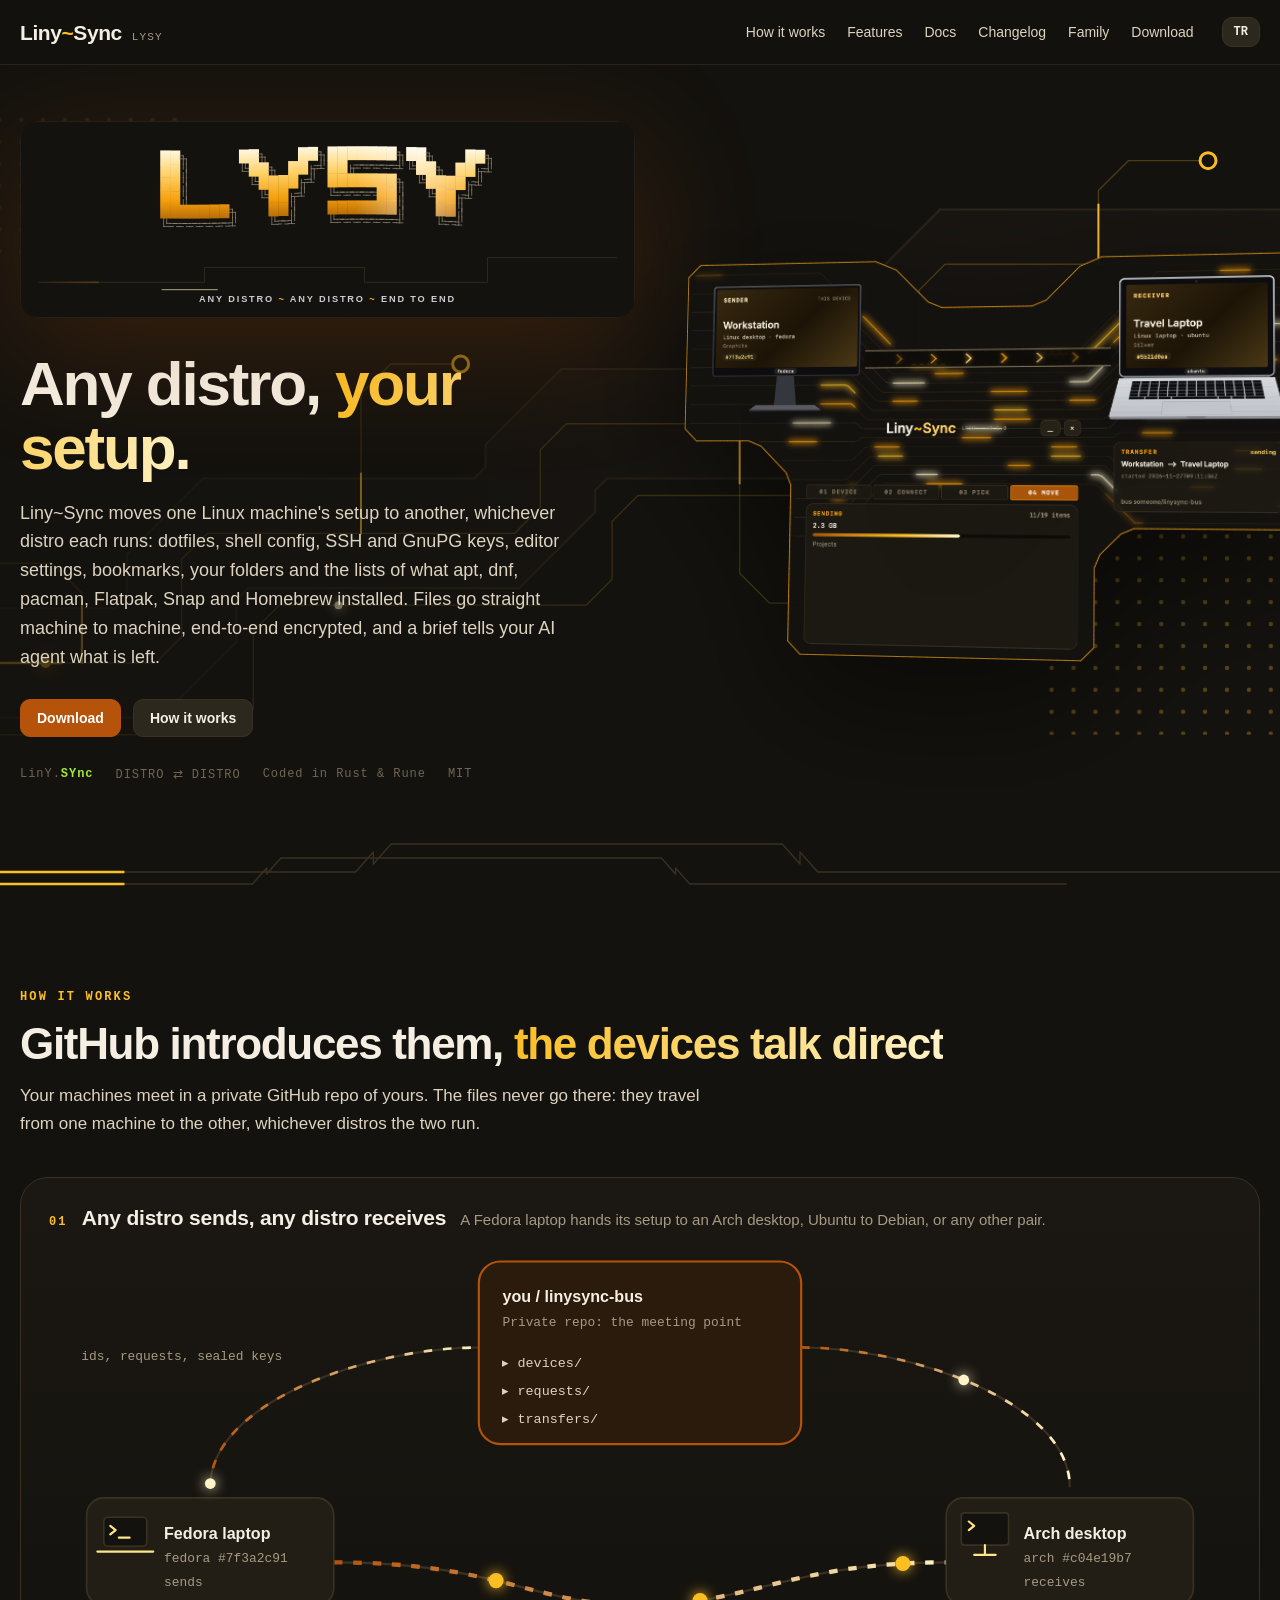
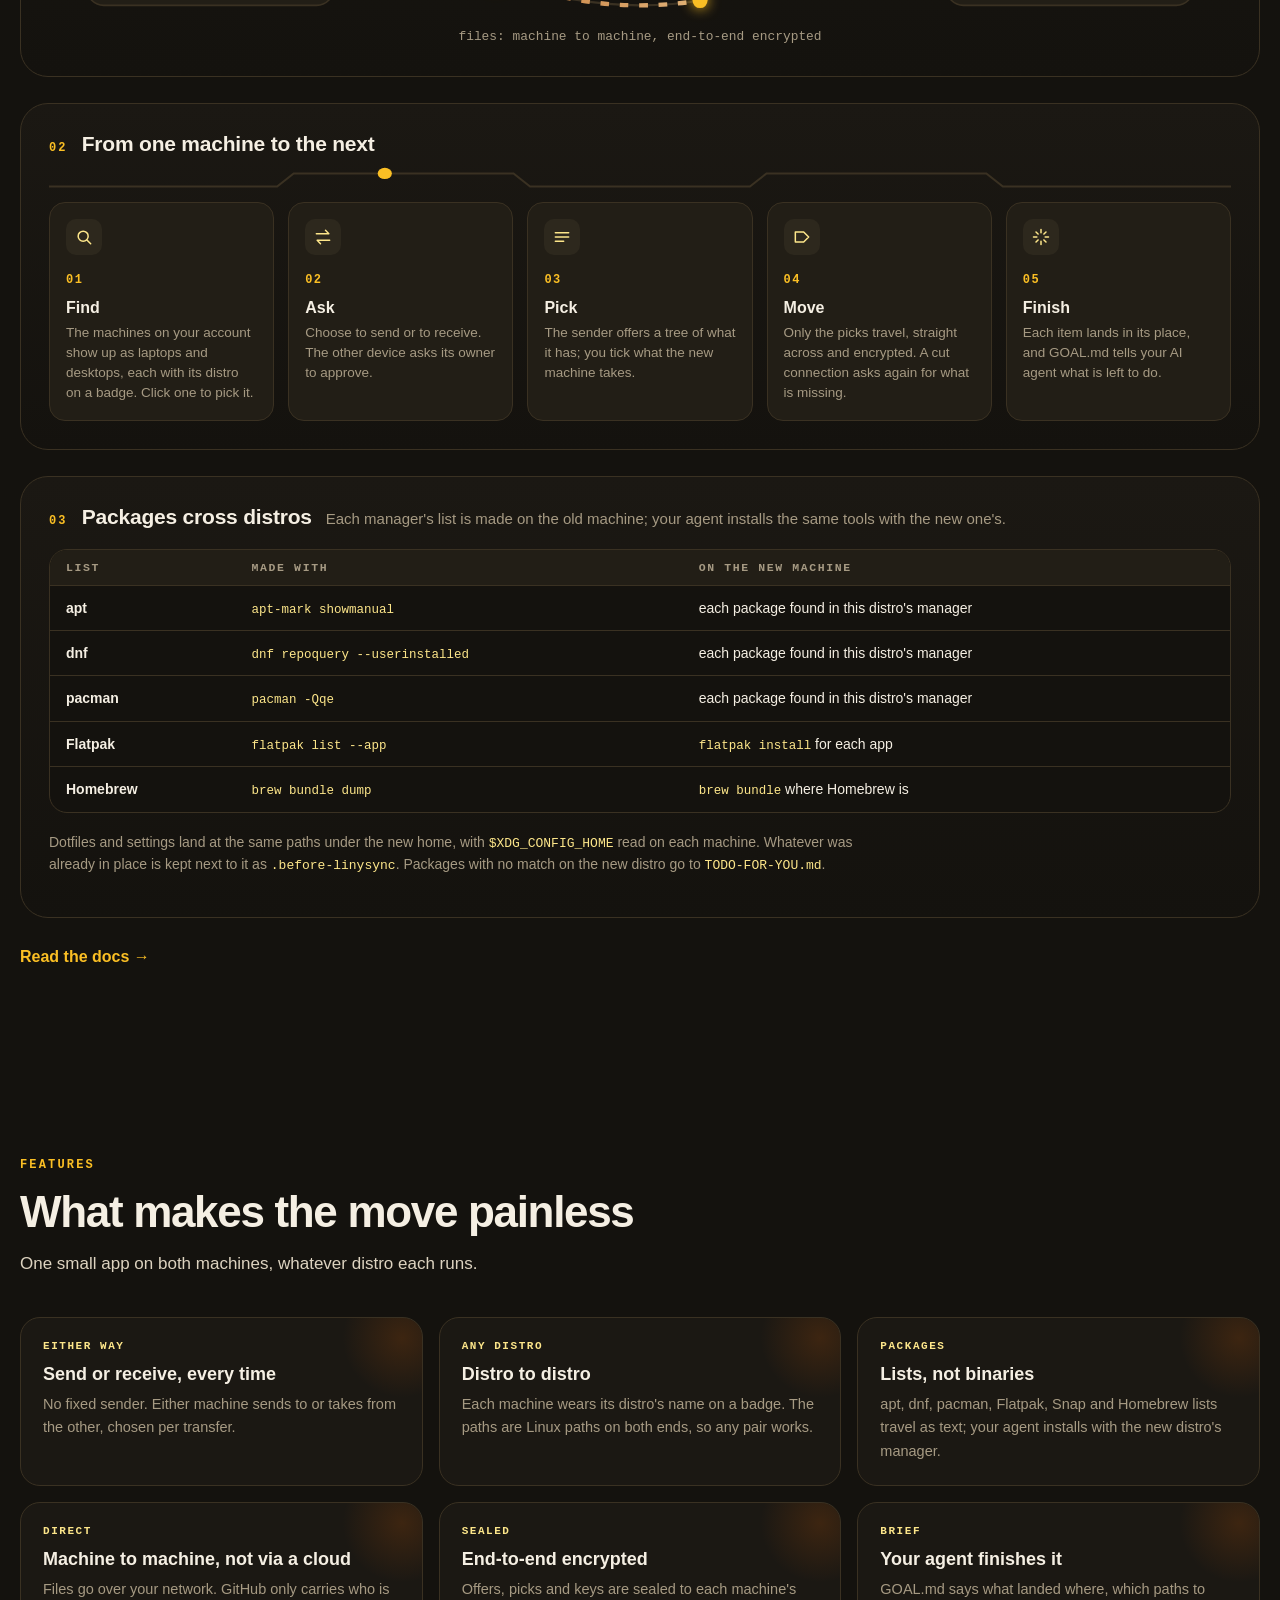
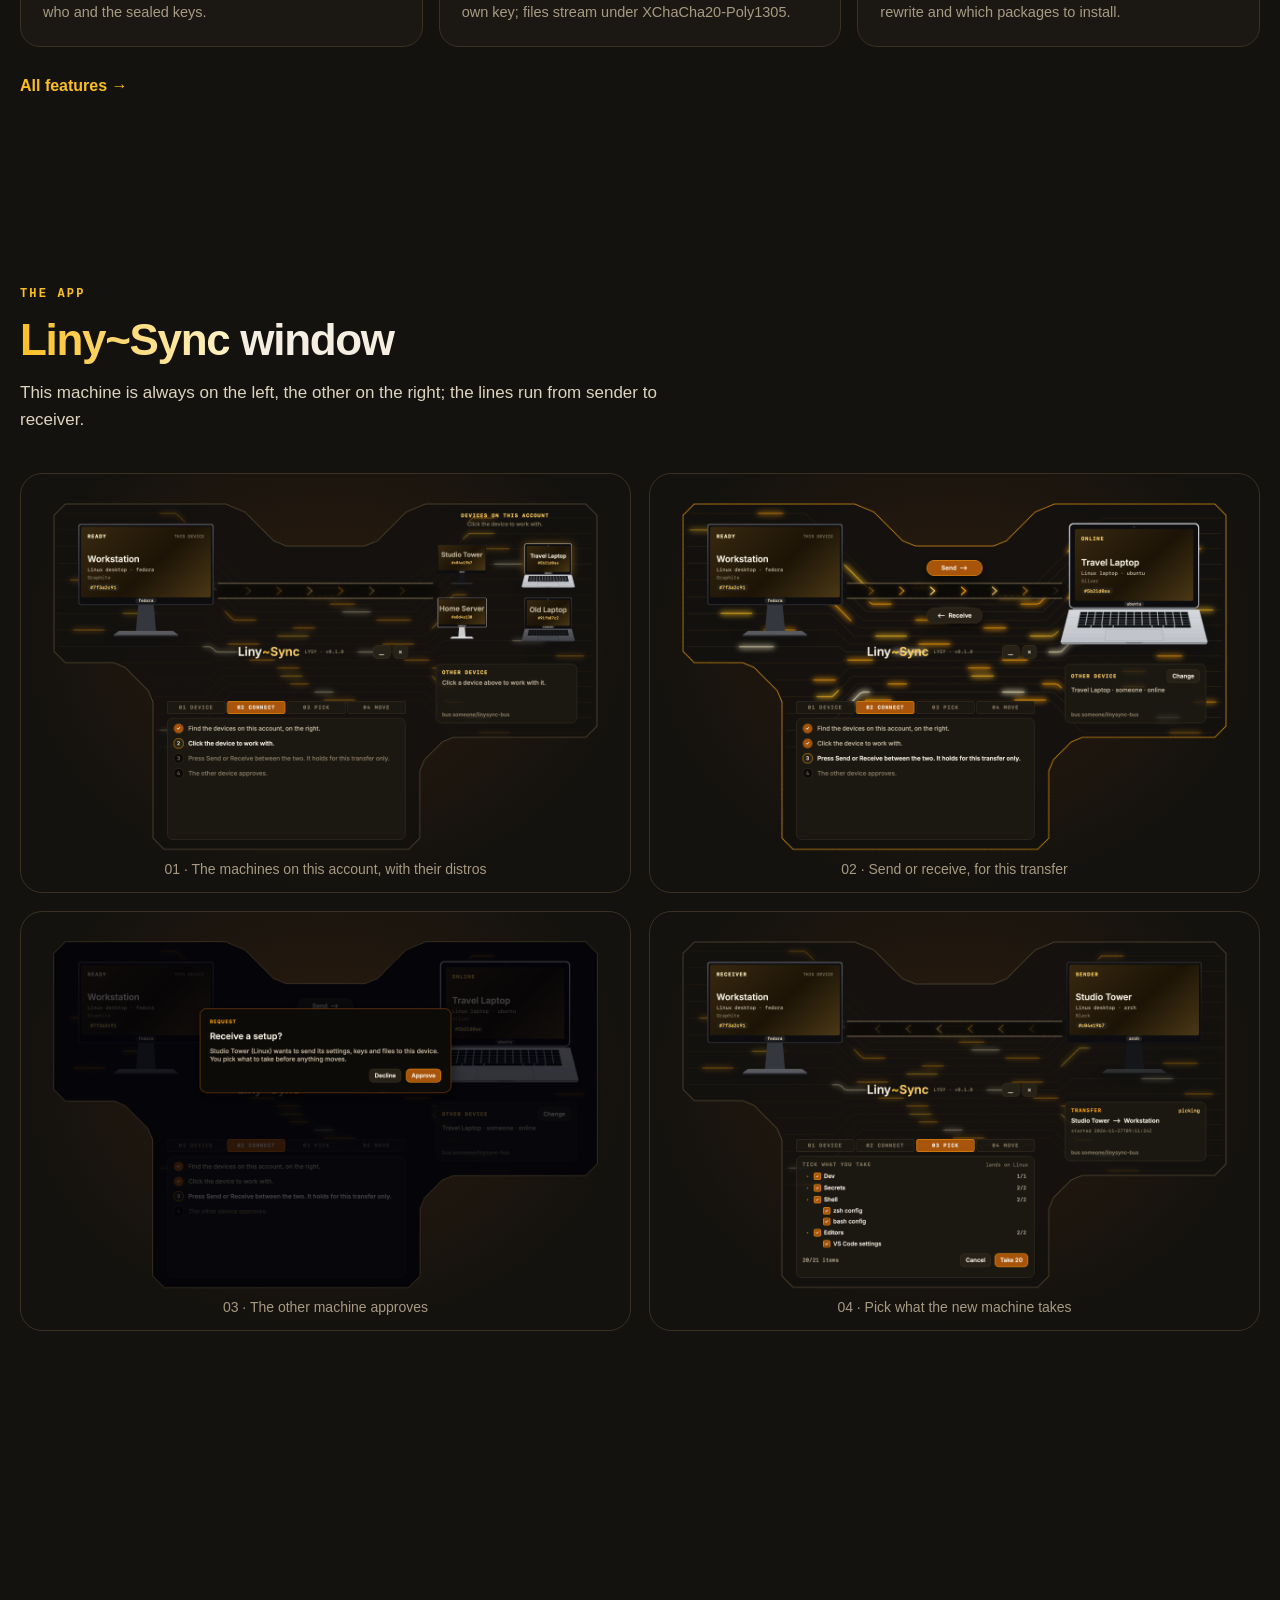
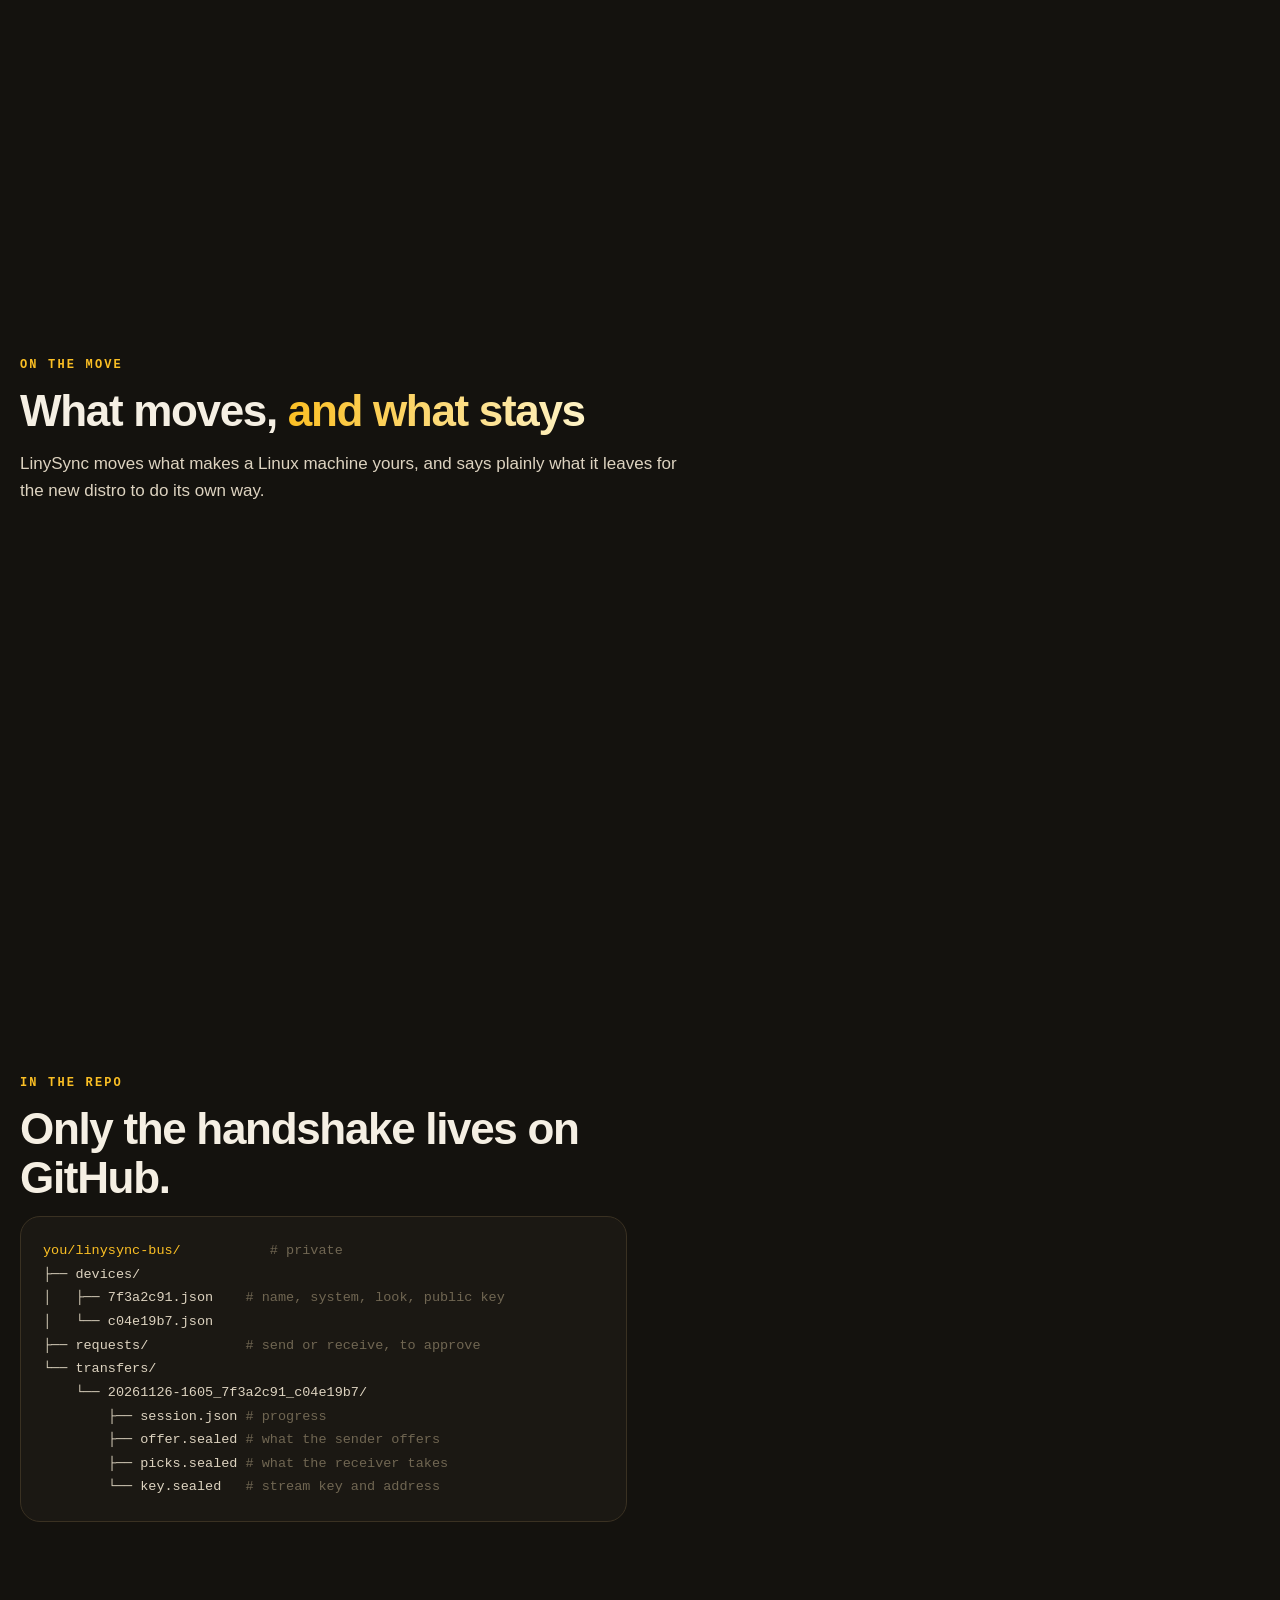
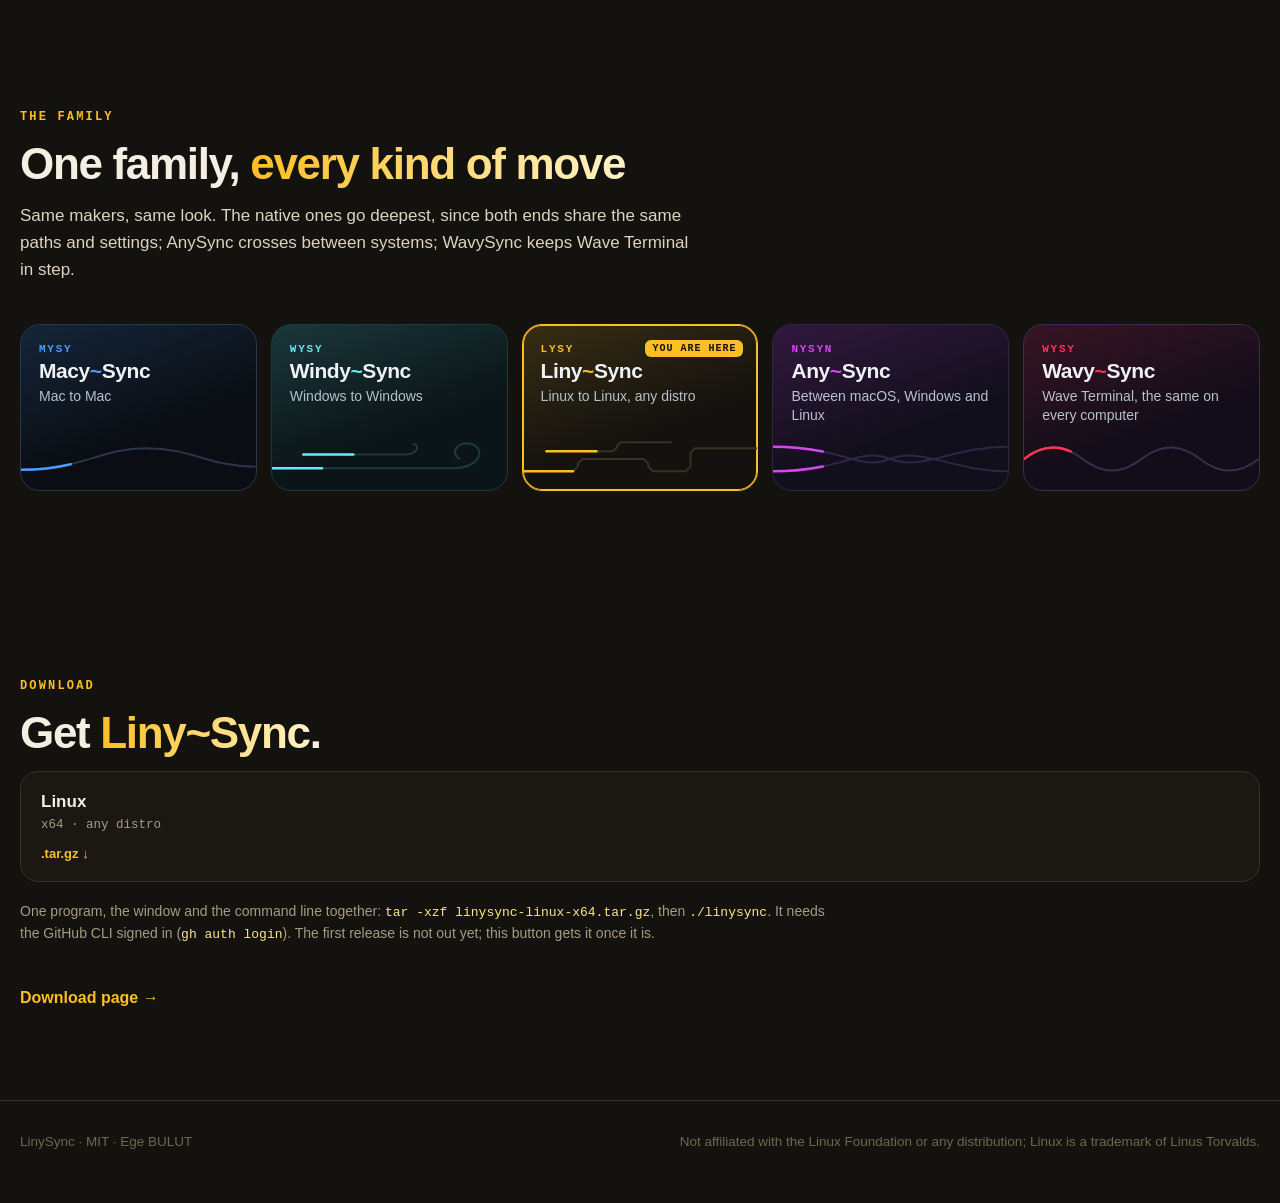
==== commit 00b939a7: "Site: LinySync's family card traces cut at 45 degrees, like its window" ====
--- a/site/index.html
+++ b/site/index.html
@@ -235,7 +235,7 @@
     <div class="fam">
       <a class="fm" href="https://macysync.vercel.app/" style="--fa:#4c9dff;--fbg:#0a0e14;--fe:#2a3749"><svg viewBox="0 0 300 60" preserveAspectRatio="none" aria-hidden="true"><path class="fb" d="M0 44 C 80 44 100 16 160 16 S 240 40 300 40"/><path class="fr" style="animation-delay:-0.0s" d="M0 44 C 80 44 100 16 160 16 S 240 40 300 40"/></svg><span class="fk">MYSY</span><b>Macy<i>~</i>Sync</b><span class="fl">Mac to Mac</span></a>
       <a class="fm" href="https://windysync.vercel.app/" style="--fa:#67e8f9;--fbg:#0b1517;--fe:#1d3a40"><svg viewBox="0 0 300 60" preserveAspectRatio="none" aria-hidden="true"><path class="fb" d="M0 42 H 232 C 266 42 274 16 254 10 C 238 6 226 22 240 30"/><path class="fr" style="animation-delay:-0.0s" d="M0 42 H 232 C 266 42 274 16 254 10 C 238 6 226 22 240 30"/><path class="fb" d="M40 24 H 170 C 186 24 190 12 180 10"/><path class="fr" style="animation-delay:-1.3s" d="M40 24 H 170 C 186 24 190 12 180 10"/></svg><span class="fk">WYSY</span><b>Windy<i>~</i>Sync</b><span class="fl">Windows to Windows</span></a>
-      <a class="fm here" href="https://linysync.vercel.app/" style="--fa:#fbbf24;--fbg:#14120e;--fe:#3a3122"><svg viewBox="0 0 300 60" preserveAspectRatio="none" aria-hidden="true"><path class="fb" d="M0 46 H 70 V 30 H 160 V 46 H 214 V 16 H 300"/><path class="fr" style="animation-delay:-0.0s" d="M0 46 H 70 V 30 H 160 V 46 H 214 V 16 H 300"/><path class="fb" d="M30 20 H 120 V 8 H 190"/><path class="fr" style="animation-delay:-1.3s" d="M30 20 H 120 V 8 H 190"/></svg><span class="fk">LYSY</span><b>Liny<i>~</i>Sync</b><span class="fl">Linux to Linux, any distro</span><span class="fh">you are here</span></a>
+      <a class="fm here" href="https://linysync.vercel.app/" style="--fa:#fbbf24;--fbg:#14120e;--fe:#3a3122"><svg viewBox="0 0 300 60" preserveAspectRatio="none" aria-hidden="true"><path class="fb" d="M 0 46 L 64 46 L 70 40 L 70 36 L 76 30 L 154 30 L 160 36 L 160 40 L 166 46 L 208 46 L 214 40 L 214 22 L 220 16 L 300 16"/><path class="fr" style="animation-delay:-0.0s" d="M 0 46 L 64 46 L 70 40 L 70 36 L 76 30 L 154 30 L 160 36 L 160 40 L 166 46 L 208 46 L 214 40 L 214 22 L 220 16 L 300 16"/><path class="fb" d="M 30 20 L 115 20 L 120 15 L 120 13 L 125 8 L 190 8"/><path class="fr" style="animation-delay:-1.3s" d="M 30 20 L 115 20 L 120 15 L 120 13 L 125 8 L 190 8"/></svg><span class="fk">LYSY</span><b>Liny<i>~</i>Sync</b><span class="fl">Linux to Linux, any distro</span><span class="fh">you are here</span></a>
       <a class="fm" href="https://anysync.vercel.app/" style="--fa:#d946ef;--fbg:#120f1c;--fe:#2e2547"><svg viewBox="0 0 300 60" preserveAspectRatio="none" aria-hidden="true"><path class="fb" d="M0 46 C 90 46 110 14 150 30 S 230 14 300 14"/><path class="fr" style="animation-delay:-0.0s" d="M0 46 C 90 46 110 14 150 30 S 230 14 300 14"/><path class="fb" d="M0 14 C 90 14 110 46 150 30 S 230 46 300 46"/><path class="fr" style="animation-delay:-1.3s" d="M0 14 C 90 14 110 46 150 30 S 230 46 300 46"/></svg><span class="fk">NYSYN</span><b>Any<i>~</i>Sync</b><span class="fl">Between macOS, Windows and Linux</span></a>
       <a class="fm" href="https://wavysync.vercel.app/" style="--fa:#ff3355;--fbg:#120d19;--fe:#3a2d4f"><svg viewBox="0 0 300 60" preserveAspectRatio="none" aria-hidden="true"><path class="fb" d="M0 30 C 25 10 50 10 75 30 S 125 50 150 30 S 200 10 225 30 S 275 50 300 30"/><path class="fr" style="animation-delay:-0.0s" d="M0 30 C 25 10 50 10 75 30 S 125 50 150 30 S 200 10 225 30 S 275 50 300 30"/></svg><span class="fk">WYSY</span><b>Wavy<i>~</i>Sync</b><span class="fl">Wave Terminal, the same on every computer</span></a>
     </div>
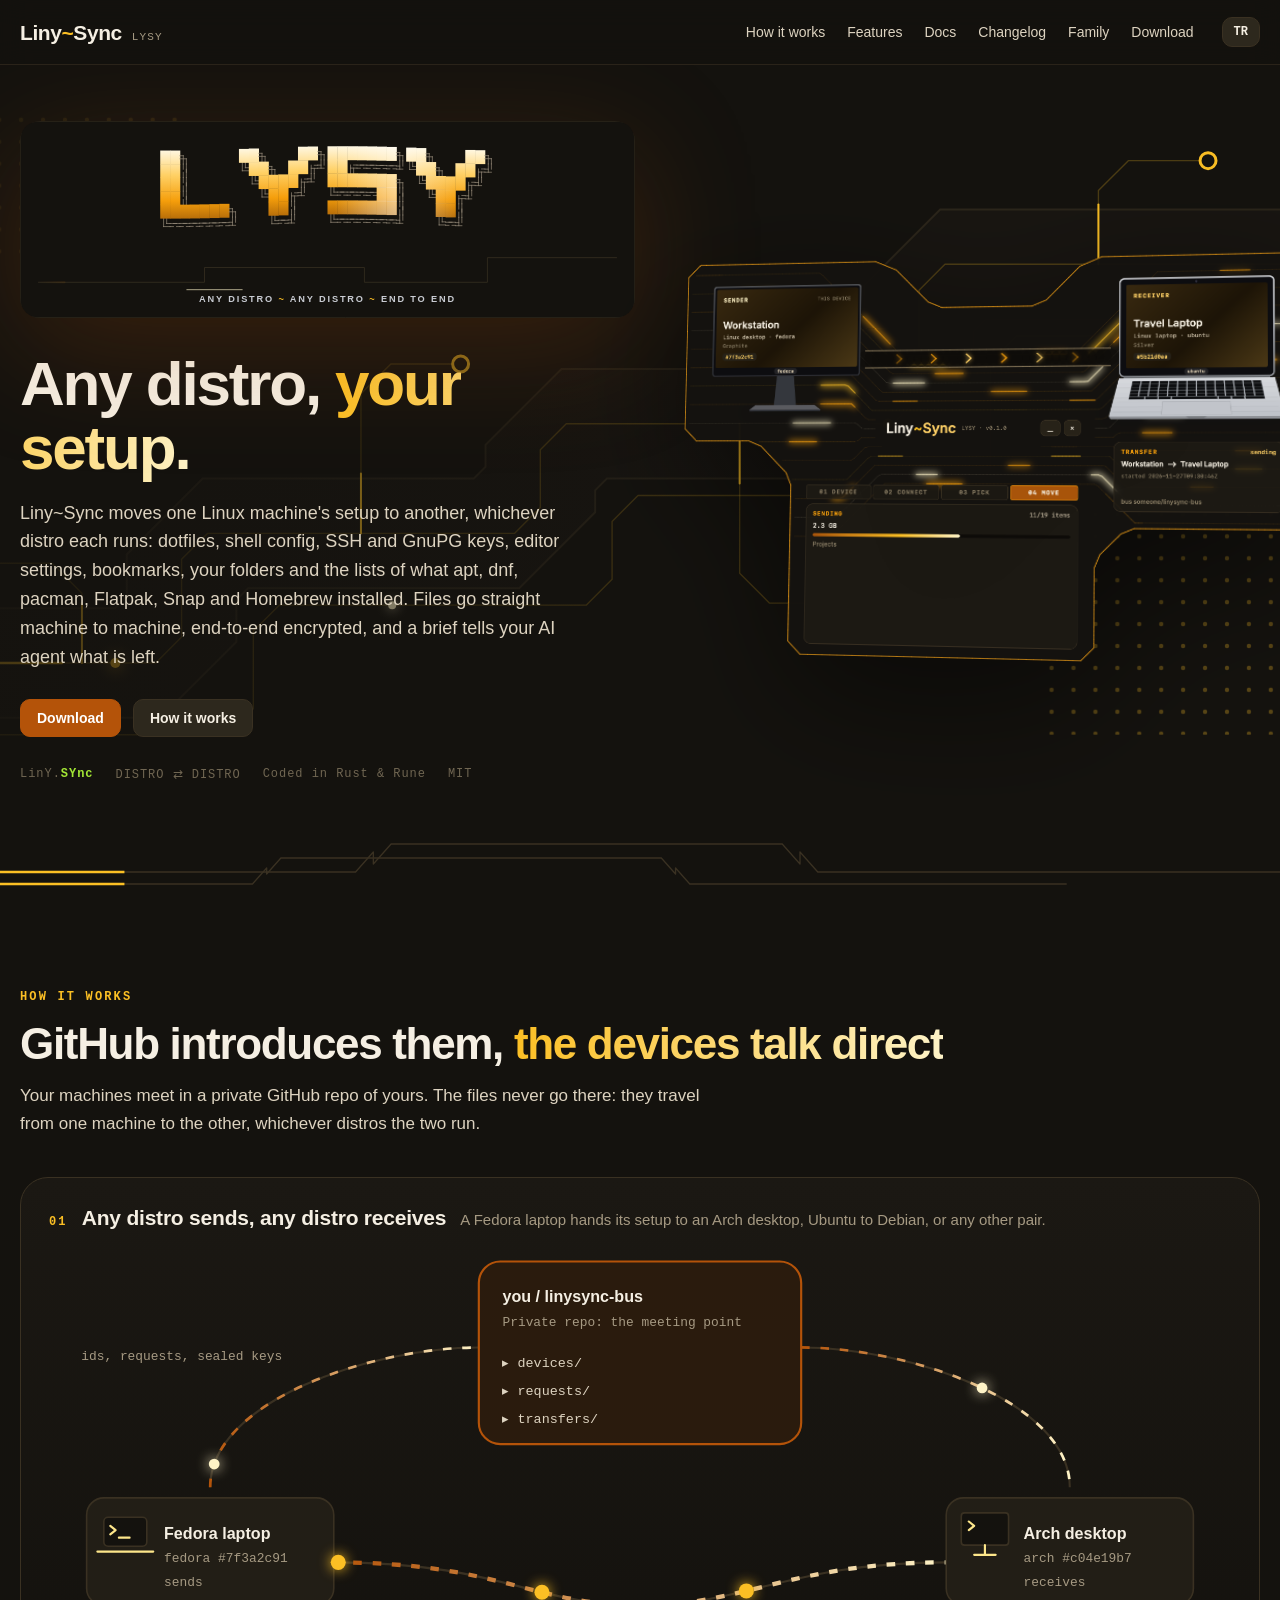
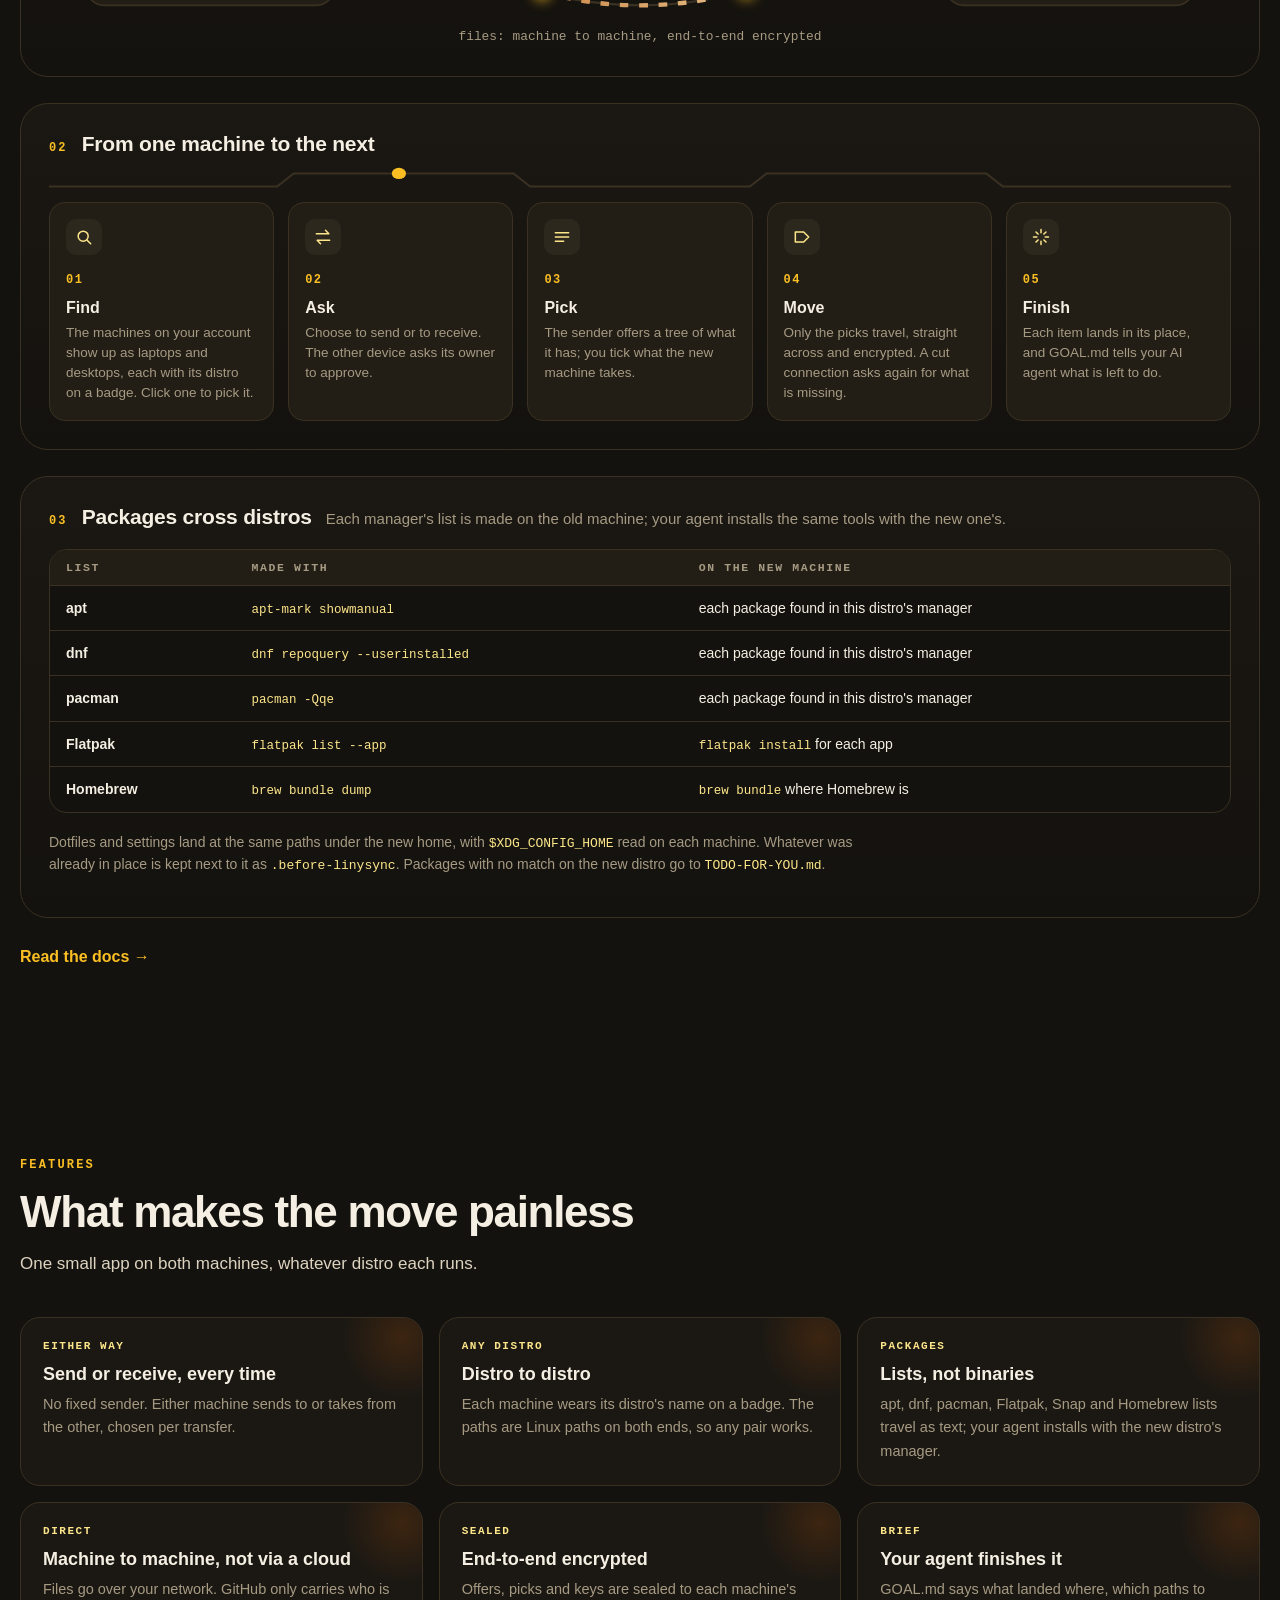
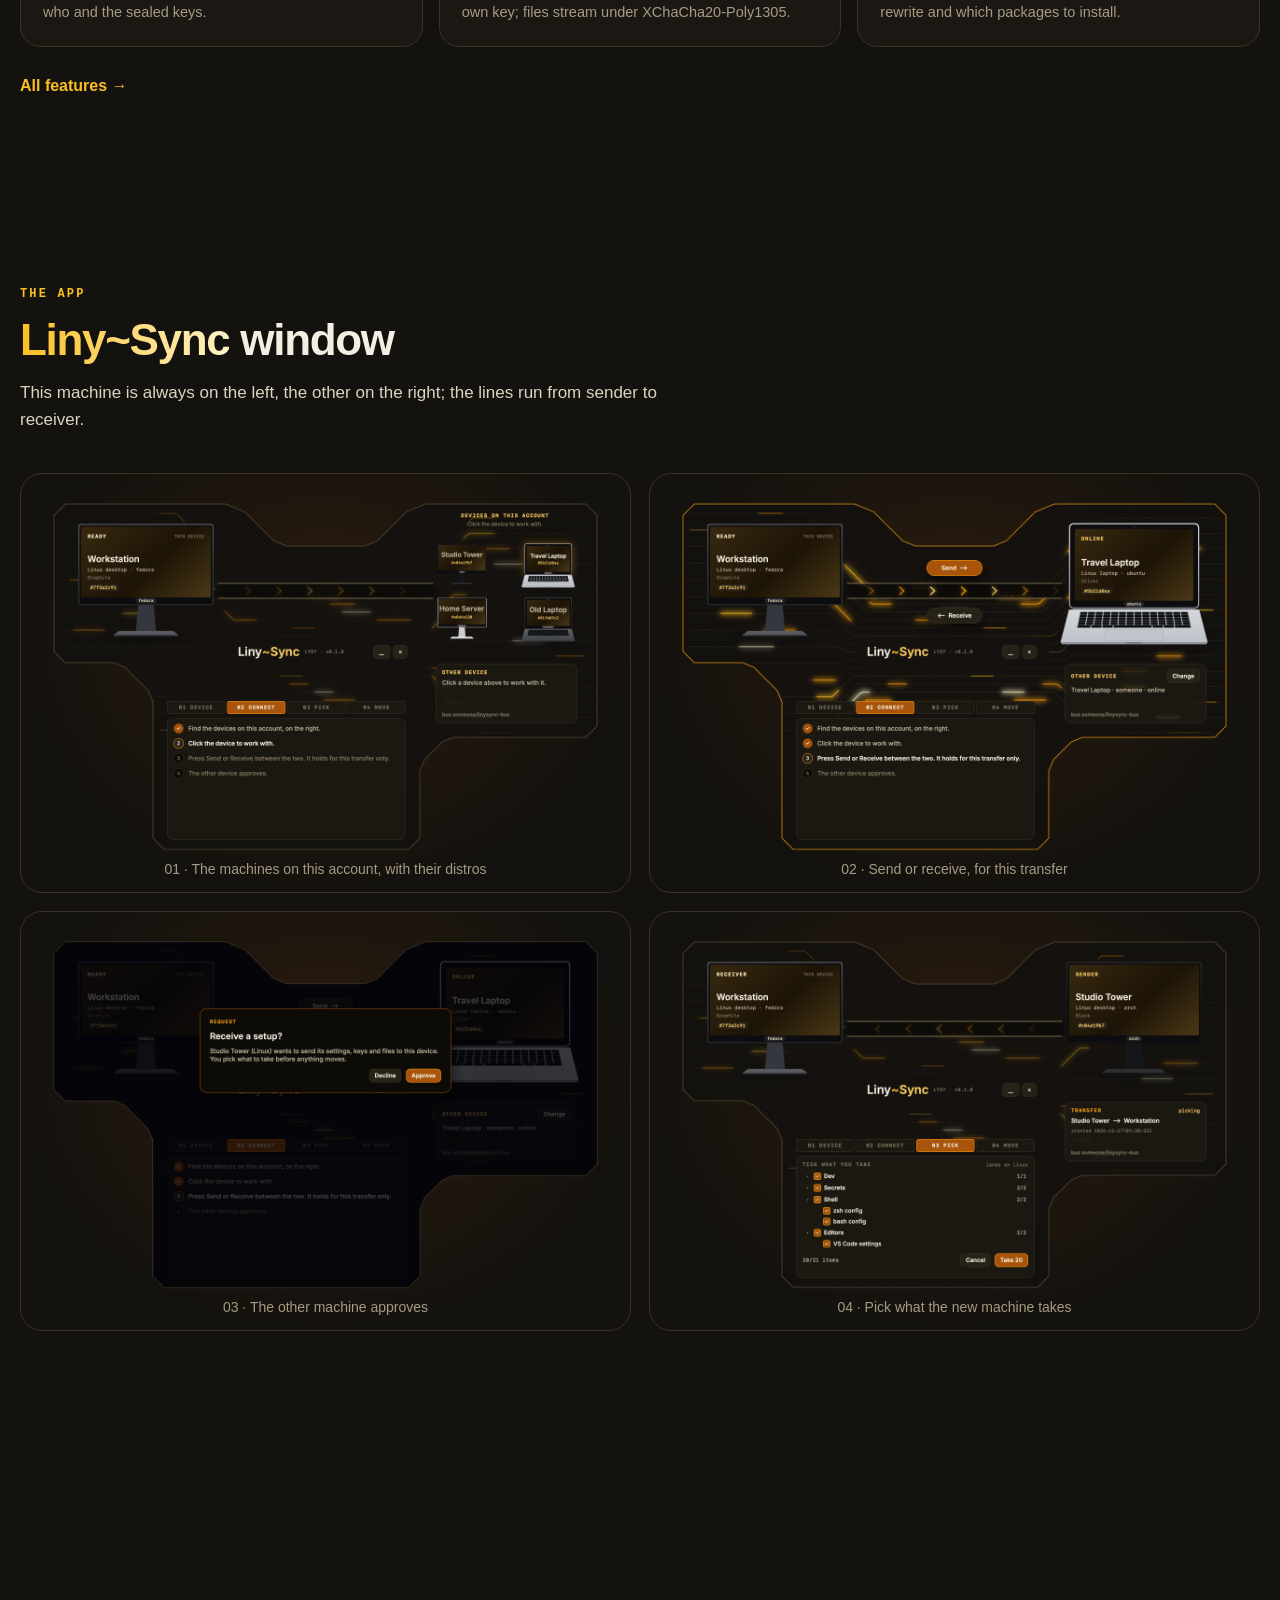
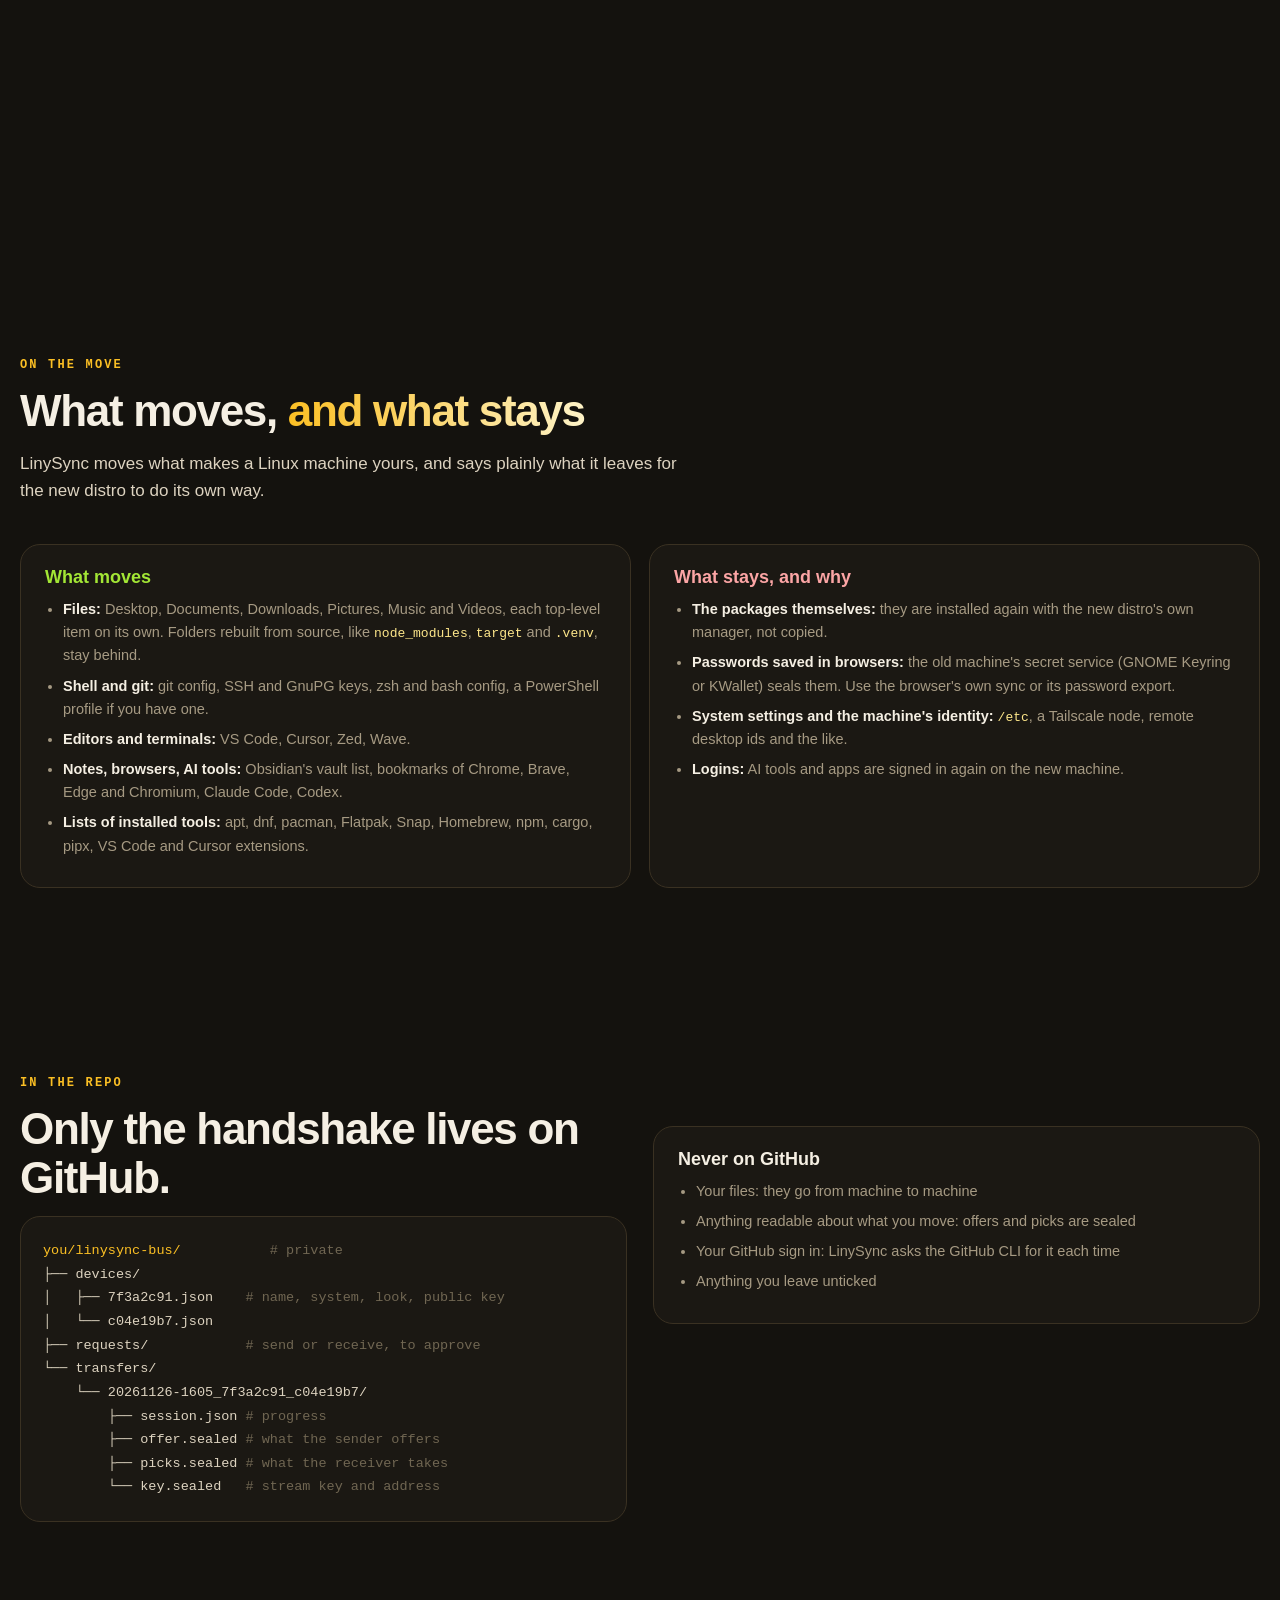
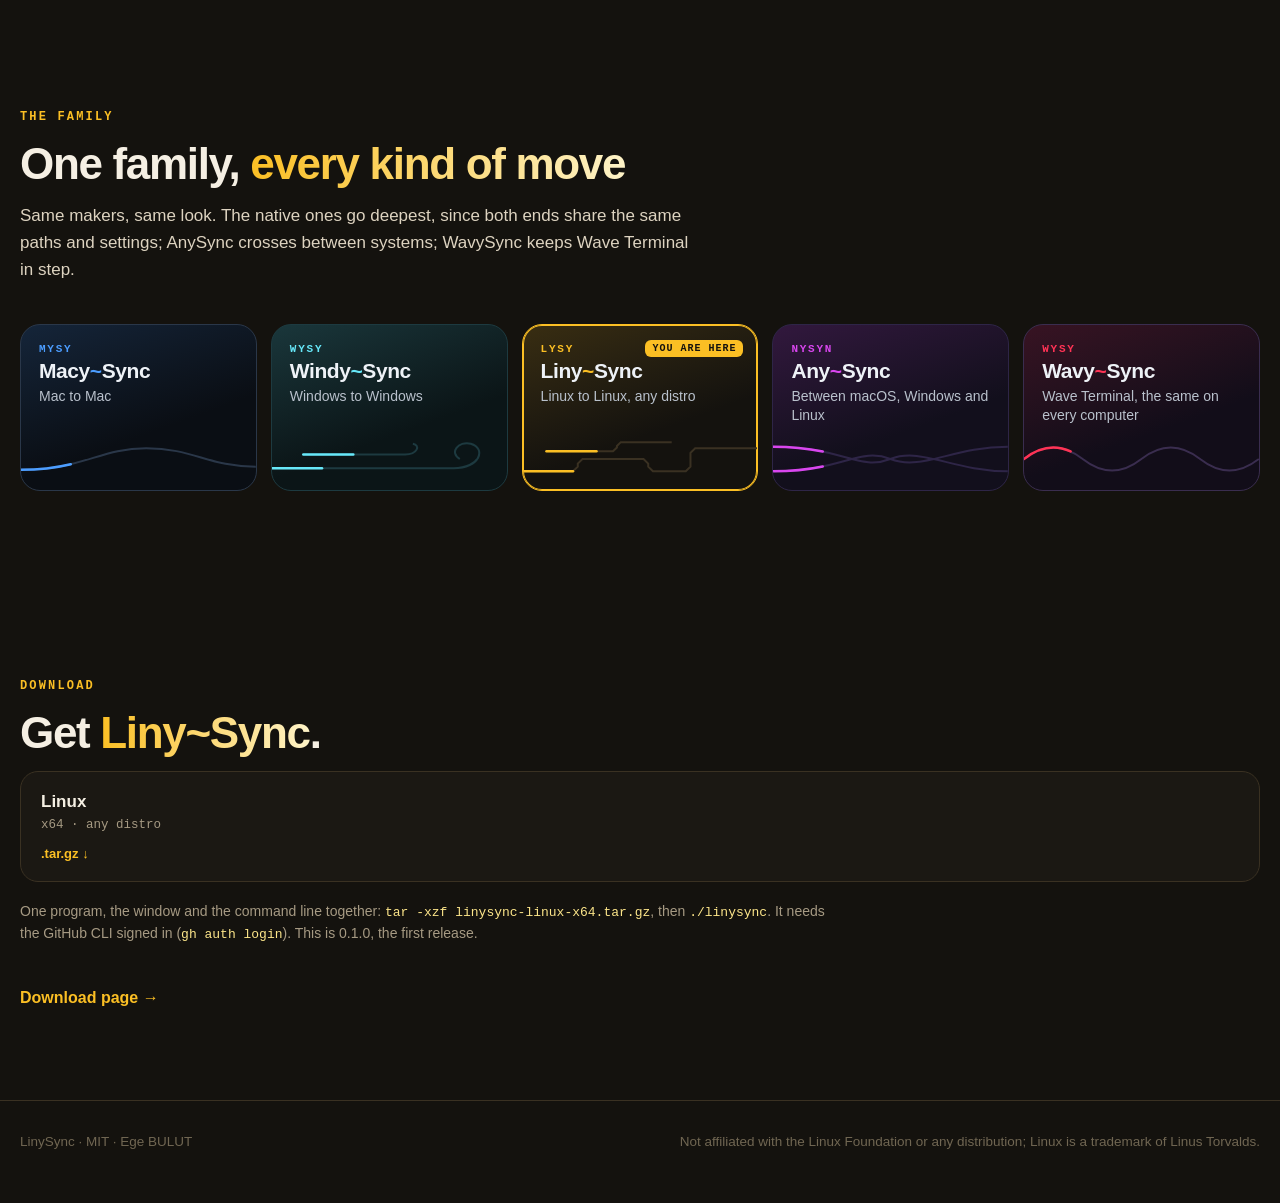
==== commit bb640686: "Site: 0.1.0 is out; the download text, docs and changelog say so" ====
--- a/site/index.html
+++ b/site/index.html
@@ -249,7 +249,7 @@
     <div class="dl">
       <a class="os" href="https://github.com/Ege-BULUT/LinySync/releases/latest/download/linysync-linux-x64.tar.gz"><b>Linux</b><span>x64 · any distro</span><i>.tar.gz ↓</i></a>
     </div>
-    <p class="note">One program, the window and the command line together: <code>tar -xzf linysync-linux-x64.tar.gz</code>, then <code>./linysync</code>. It needs the GitHub CLI signed in (<code>gh auth login</code>). The first release is not out yet; this button gets it once it is.</p>
+    <p class="note">One program, the window and the command line together: <code>tar -xzf linysync-linux-x64.tar.gz</code>, then <code>./linysync</code>. It needs the GitHub CLI signed in (<code>gh auth login</code>). This is 0.1.0, the first release.</p>
     <a class="more" href="download/">Download page →</a>
   </div>
 </section>
